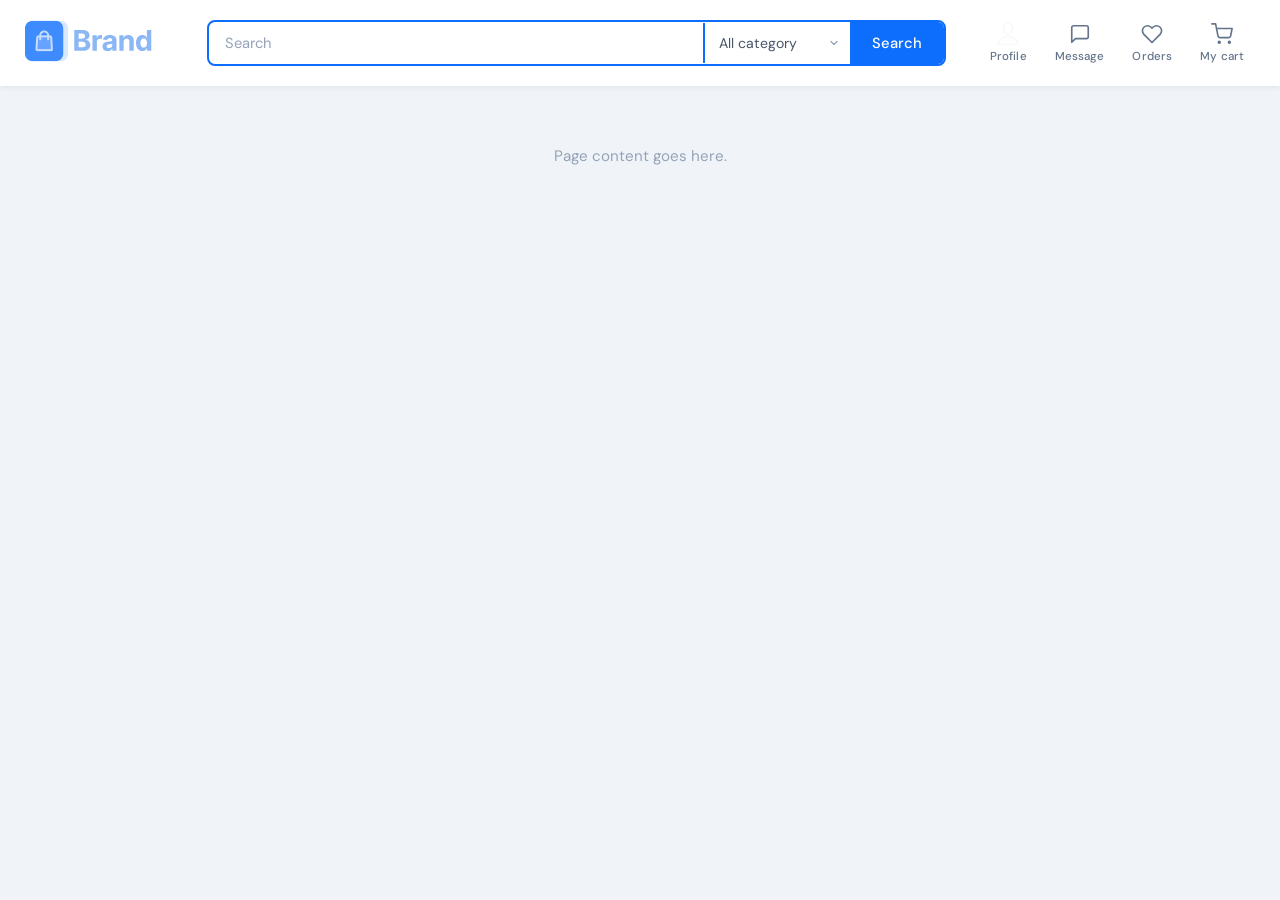
==== index.html @ de89170e "file name change" ====
<!DOCTYPE html>
<html lang="en">
<head>
  <meta charset="UTF-8" />
  <meta name="viewport" content="width=device-width, initial-scale=1.0"/>
  <title>E-Commerce Site</title>
  <link rel="stylesheet" href="E-commerce_ahmed.css">
  <link href="https://fonts.googleapis.com/css2?family=DM+Sans:wght@400;500;600&display=swap" rel="stylesheet"/>
</head>
<body>

<header>
  <nav class="navbar">

    <!-- Logo -->
    <a class="logo" href="#">
      <div class="logo-icon">
        <!-- <svg viewBox="0 0 24 24">
          <path d="M6 2L3 6v14a2 2 0 002 2h14a2 2 0 002-2V6l-3-4z"/>
          <line x1="3" y1="6" x2="21" y2="6"/>
          <path d="M16 10a4 4 0 01-8 0"/>
        </svg> -->
        <img src="Images/logo-colored.png" alt="" srcset="">
      </div>
      <!-- <span class="logo-text">Brand</span> -->
    </a>

    <!-- Search Bar -->
    <div class="search-bar">
      <input class="search-input" type="text" placeholder="Search"/>
      <div class="divider"></div>
      <select class="category-select">
        <option>All category</option>
        <option>Electronics</option>
        <option>Clothing</option>
        <option>Books</option>
        <option>Home &amp; Garden</option>
        <option>Sports</option>
      </select>
      <button class="search-btn">Search</button>
    </div>

    <!-- Action Icons -->
    <div class="nav-actions">
      <a class="nav-action" href="#">
        <svg class="svg_1" fill="" viewBox="0 0 512 512" id="_x30_1" version="1.1" xml:space="preserve" xmlns="http://www.w3.org/2000/svg" xmlns:xlink="http://www.w3.org/1999/xlink"><g id="SVGRepo_bgCarrier" stroke-width="0"></g><g id="SVGRepo_tracerCarrier" stroke-linecap="round" stroke-linejoin="round"></g><g id="SVGRepo_iconCarrier"> <g> <ellipse cx="256" cy="130" rx="110" ry="130"></ellipse> <path d="M36,478.191C36,390.825,134.497,320,256,320s220,70.825,220,158.191v0C476,496.863,460.863,512,442.192,512H69.808 C51.137,512,36,496.863,36,478.191L36,478.191z"></path> </g> </g></svg>
        <span>Profile</span>
      </a>
      <a class="nav-action" href="#">
        <svg viewBox="0 0 24 24"><path d="M21 15a2 2 0 01-2 2H7l-4 4V5a2 2 0 012-2h14a2 2 0 012 2z"/></svg>
        <span>Message</span>
      </a>
      <a class="nav-action" href="#">
        <svg viewBox="0 0 24 24"><path d="M20.84 4.61a5.5 5.5 0 00-7.78 0L12 5.67l-1.06-1.06a5.5 5.5 0 00-7.78 7.78l1.06 1.06L12 21.23l7.78-7.78 1.06-1.06a5.5 5.5 0 000-7.78z"/></svg>
        <span>Orders</span>
      </a>
      <a class="nav-action" href="#">
        <svg viewBox="0 0 24 24"><circle cx="9" cy="21" r="1"/><circle cx="20" cy="21" r="1"/><path d="M1 1h4l2.68 13.39a2 2 0 002 1.61h9.72a2 2 0 002-1.61L23 6H6"/></svg>
        <span>My cart</span>
      </a>
    </div>

  </nav>
</header>

<div class="demo-content">Page content goes here.</div>

</body>
</html>
---- E-commerce_ahmed.css ----
*,
*::before,
*::after {
  box-sizing: border-box;
  margin: 0;
  padding: 0;
}

body {
  font-family: "DM Sans", sans-serif;
  background: #f0f4f8;
  min-height: 100vh;
}

/* ── HEADER ───────────────────────────────────────────── */
header {
  background: #ffffff;
  box-shadow: 0 1px 6px rgba(0, 0, 0, 0.08);
  position: sticky;
  top: 0;
  z-index: 100;
}

.navbar {
  max-width: 1440px;
  margin: 0 auto;
  padding: 0 24px;
  height: 86px;
  display: flex;
  align-items: center;
  gap: 32px;
}

/* ── LOGO ─────────────────────────────────────────────── */
.logo {
  display: flex;
  align-items: center;
  gap: 10px;
  text-decoration: none;
  flex-shrink: 0;
}

/* .logo-icon {
  width: 38px;
  height: 38px;
  background: #2563eb;
  border-radius: 10px;
  display: grid;
  place-items: center;
} */

/* .logo-icon svg {
  width: 20px;
  height: 20px;
  fill: none;
  stroke: #fff;
  stroke-width: 2;
  stroke-linecap: round;
  stroke-linejoin: round;
} */

/* .logo-text {
  font-size: 1.2rem;
  font-weight: 600;
  color: #2563eb;
  letter-spacing: -0.3px;
} */

/* ── SEARCH BAR ───────────────────────────────────────── */
.search-bar {
  flex: 1;
  display: flex;
  align-items: center;
  border: 2px solid rgba(13, 110, 253, 1);
  border-radius: 8px;
  overflow: hidden;
  transition:
    border-color 0.2s,
    box-shadow 0.2s;
  background: #fff;
}

.search-bar:focus-within {
  border-color: rgba(13, 110, 253, 1);
  border: 2px;
  box-shadow: 0 0 0 3px rgba(37, 99, 235, 0.12);
}

.search-input {
  flex: 1;
  border: none;
  outline: none;
  width: 421px;

  height: 40px;

  top: 22px;

  left: 326px;
  padding: 0 16px;

  font-family: inherit;
  font-size: 0.92rem;
  color: #1e293b;
  background: transparent;
}

.search-input::placeholder {
  color: #94a3b8;
}

.divider {
  width: 1.5px;
  height: 40px;
  background: rgba(13, 110, 253, 1);
  flex-shrink: 0;
}

.category-select {
  border: none;
  outline: none;
  padding: 0 14px;
  width: 145px;
  height: 40px;
  top: 22px;
  left: 746px;
  font-family: inherit;
  font-size: 0.88rem;
  color: #475569;
  background: transparent;
  cursor: pointer;
  appearance: none;
  -webkit-appearance: none;
  background-image: url("data:image/svg+xml,%3Csvg xmlns='http://www.w3.org/2000/svg' width='12' height='12' viewBox='0 0 24 24' fill='none' stroke='%2394a3b8' stroke-width='2.5' stroke-linecap='round' stroke-linejoin='round'%3E%3Cpolyline points='6 9 12 15 18 9'/%3E%3C/svg%3E");
  background-repeat: no-repeat;
  background-position: right 10px center;
  padding-right: 28px;
  white-space: nowrap;
}

.search-btn {
  height: 42px;
  padding: 0 22px;
  background: #0d6efd;
  color: #fff;
  border: none;
  font-family: inherit;
  font-size: 0.92rem;
  font-weight: 500;
  cursor: pointer;
  transition: background 0.18s;
  white-space: nowrap;
  flex-shrink: 0;
}

.search-btn:hover {
  background: #1d4ed8;
}
.search-btn:active {
  background: #1e40af;
}

/* ── NAV ACTIONS ──────────────────────────────────────── */
.nav-actions {
  display: flex;
  align-items: center;
  gap: 4px;
  flex-shrink: 0;
  margin-left: auto;
}

.nav-action {
  display: flex;
  flex-direction: column;
  align-items: center;
  gap: 4px;
  padding: 8px 12px;
  border-radius: 8px;
  text-decoration: none;
  color: #64748b;
  transition:
    background 0.15s,
    color 0.15s;
  cursor: pointer;
}

.nav-action:hover {
  background: #f1f5f9;
  color: #2563eb;
}

.nav-action svg {
  width: 22px;
  height: 22px;
  stroke: currentColor;
  fill: none;
  stroke-width: 1.8;
  stroke-linecap: round;
  stroke-linejoin: round;
}

.nav-action span {
  font-size: 0.72rem;
  font-weight: 500;
  letter-spacing: 0.01em;
}

/* ── DEMO CONTENT BELOW ───────────────────────────────── */
.demo-content {
  max-width: 1280px;
  margin: 60px auto;
  padding: 0 24px;
  text-align: center;
  color: #94a3b8;
  font-size: 0.95rem;
}
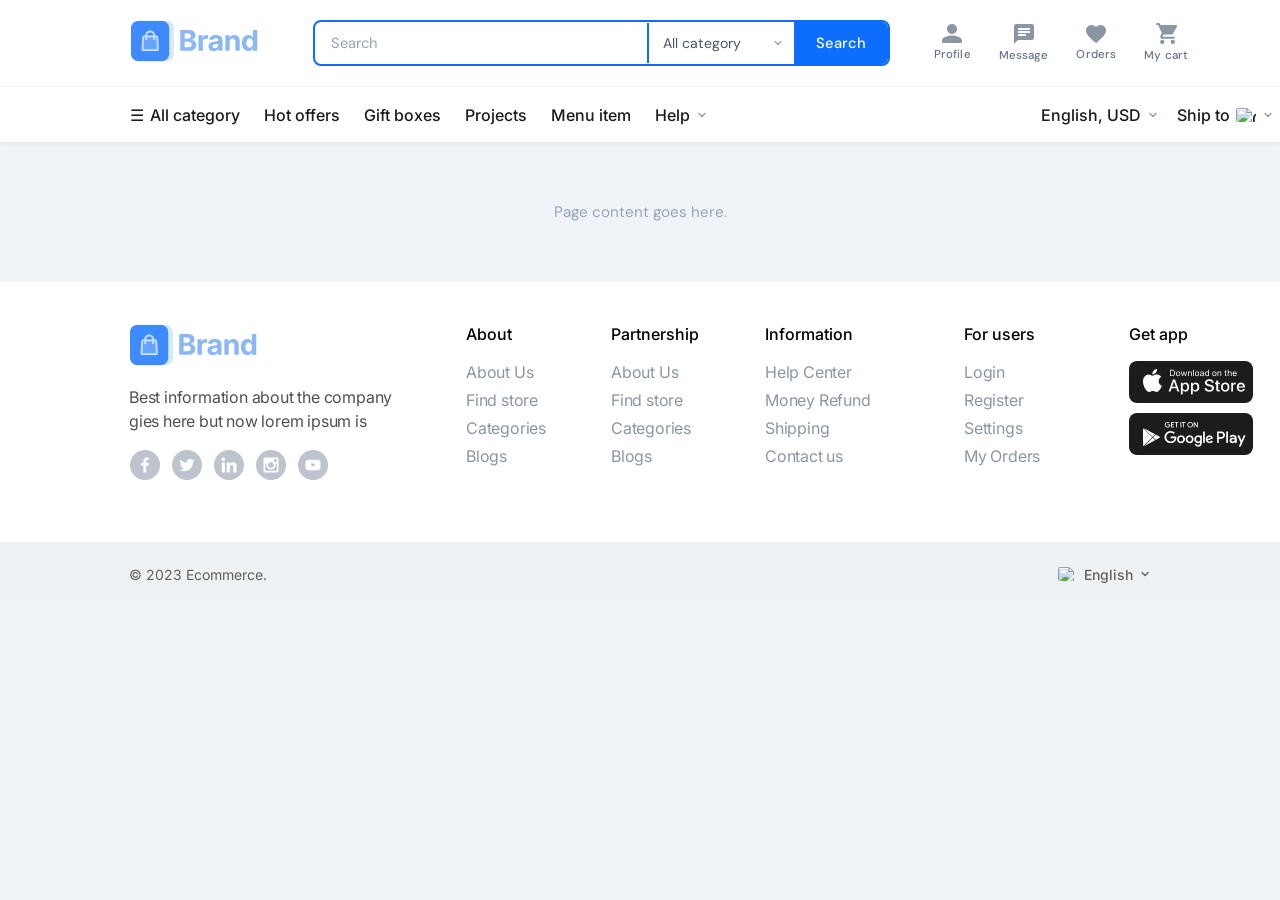
==== commit fbbe2375: "Add the secondary-nav and footer" ====
--- a/index.html
+++ b/index.html
@@ -4,8 +4,9 @@
   <meta charset="UTF-8" />
   <meta name="viewport" content="width=device-width, initial-scale=1.0"/>
   <title>E-Commerce Site</title>
-  <link rel="stylesheet" href="E-commerce_ahmed.css">
+  <link rel="stylesheet" href="style.css">
   <link href="https://fonts.googleapis.com/css2?family=DM+Sans:wght@400;500;600&display=swap" rel="stylesheet"/>
+  <link href="https://fonts.googleapis.com/css2?family=Inter:wght@400;500&display=swap" rel="stylesheet"/>
 </head>
 <body>
 
@@ -15,14 +16,8 @@
     <!-- Logo -->
     <a class="logo" href="#">
       <div class="logo-icon">
-        <!-- <svg viewBox="0 0 24 24">
-          <path d="M6 2L3 6v14a2 2 0 002 2h14a2 2 0 002-2V6l-3-4z"/>
-          <line x1="3" y1="6" x2="21" y2="6"/>
-          <path d="M16 10a4 4 0 01-8 0"/>
-        </svg> -->
-        <img src="Images/logo-colored.png" alt="" srcset="">
-      </div>
-      <!-- <span class="logo-text">Brand</span> -->
+        <img src="Assets/Images/logo-colored.png" alt="" srcset="">
+      </div>
     </a>
 
     <!-- Search Bar -->
@@ -43,27 +38,165 @@
     <!-- Action Icons -->
     <div class="nav-actions">
       <a class="nav-action" href="#">
-        <svg class="svg_1" fill="" viewBox="0 0 512 512" id="_x30_1" version="1.1" xml:space="preserve" xmlns="http://www.w3.org/2000/svg" xmlns:xlink="http://www.w3.org/1999/xlink"><g id="SVGRepo_bgCarrier" stroke-width="0"></g><g id="SVGRepo_tracerCarrier" stroke-linecap="round" stroke-linejoin="round"></g><g id="SVGRepo_iconCarrier"> <g> <ellipse cx="256" cy="130" rx="110" ry="130"></ellipse> <path d="M36,478.191C36,390.825,134.497,320,256,320s220,70.825,220,158.191v0C476,496.863,460.863,512,442.192,512H69.808 C51.137,512,36,496.863,36,478.191L36,478.191z"></path> </g> </g></svg>
+        <img class="svg_1" src="Assets/Images/profile.svg"> 
         <span>Profile</span>
       </a>
       <a class="nav-action" href="#">
-        <svg viewBox="0 0 24 24"><path d="M21 15a2 2 0 01-2 2H7l-4 4V5a2 2 0 012-2h14a2 2 0 012 2z"/></svg>
+        <img src="Assets/Images/msg.svg" alt="" srcset="">
         <span>Message</span>
       </a>
       <a class="nav-action" href="#">
-        <svg viewBox="0 0 24 24"><path d="M20.84 4.61a5.5 5.5 0 00-7.78 0L12 5.67l-1.06-1.06a5.5 5.5 0 00-7.78 7.78l1.06 1.06L12 21.23l7.78-7.78 1.06-1.06a5.5 5.5 0 000-7.78z"/></svg>
+        <img src="Assets/Images/order.svg" alt="" srcset="">
         <span>Orders</span>
       </a>
       <a class="nav-action" href="#">
-        <svg viewBox="0 0 24 24"><circle cx="9" cy="21" r="1"/><circle cx="20" cy="21" r="1"/><path d="M1 1h4l2.68 13.39a2 2 0 002 1.61h9.72a2 2 0 002-1.61L23 6H6"/></svg>
+        <img src="Assets/Images/cart.svg" alt="" srcset="">
         <span>My cart</span>
       </a>
     </div>
 
   </nav>
+
+  <!-- Secondary Nav Bar -->
+  <div class="secondary-navbar">
+    <div class="secondary-navbar-inner">
+      <!-- Left: nav links -->
+      <div class="secondary-nav-links">
+        <a class="secondary-nav-link" href="#">
+          <span class="hamburger-icon">&#9776;</span>
+          All category
+        </a>
+        <a class="secondary-nav-link" href="#">Hot offers</a>
+        <a class="secondary-nav-link" href="#">Gift boxes</a>
+        <a class="secondary-nav-link" href="#">Projects</a>
+        <a class="secondary-nav-link" href="#">Menu item</a>
+        <a class="secondary-nav-link has-dropdown" href="#">
+          Help
+          <svg class="dropdown-arrow" width="12" height="12" viewBox="0 0 24 24" fill="none" stroke="currentColor" stroke-width="2.5" stroke-linecap="round" stroke-linejoin="round"><polyline points="6 9 12 15 18 9"/></svg>
+        </a>
+      </div>
+
+      <!-- Right: language & ship to -->
+      <div class="secondary-nav-right">
+        <a class="secondary-nav-right-item" href="#">
+          English, USD
+          <svg class="dropdown-arrow" width="12" height="12" viewBox="0 0 24 24" fill="none" stroke="currentColor" stroke-width="2.5" stroke-linecap="round" stroke-linejoin="round"><polyline points="6 9 12 15 18 9"/></svg>
+        </a>
+        <a class="secondary-nav-right-item" href="#">
+          Ship to
+          <img class="flag-icon" src="https://flagcdn.com/w20/de.png" alt="Germany flag" width="20" height="14"/>
+          <svg class="dropdown-arrow" width="12" height="12" viewBox="0 0 24 24" fill="none" stroke="currentColor" stroke-width="2.5" stroke-linecap="round" stroke-linejoin="round"><polyline points="6 9 12 15 18 9"/></svg>
+        </a>
+      </div>
+    </div>
+  </div>
+
 </header>
 
 <div class="demo-content">Page content goes here.</div>
+
+<!-- ── FOOTER ─────────────────────────────────────────── -->
+<footer class="footer">
+  <div class="footer-inner">
+
+    <!-- Div 1: Brand block — left: 129px, top: 40px, width: 276, height: 157 -->
+    <div class="footer-brand">
+      <!-- Logo -->
+      <a class="footer-logo" href="#">
+        <div class="footer-logo-icon">
+          <img src="Assets/Images/logo-colored.png" alt="Brand logo"/>
+        </div>
+      </a>
+      <!-- Description: top: 101px, left: 129px, width: 276, height: 48 -->
+      <p class="footer-desc">Best information about the company gies here but now lorem ipsum is</p>
+      <!-- Socials row: top: 165px, left: 129px, width: 200, height: 32 -->
+      <div class="footer-socials">
+        <!-- Facebook: left: 129px -->
+        <a class="footer-social-link" href="#">
+          <img src="Assets/Images/facebook3.png" alt="Facebook" width="32" height="32"/>
+        </a>
+        <!-- Twitter: left: 171px (129 + 32 + 10 gap) -->
+        <a class="footer-social-link" href="#">
+          <img src="Assets/Images/twitter3.png" alt="Twitter" width="32" height="32"/>
+        </a>
+        <!-- LinkedIn: left: 213px (171 + 32 + 10 gap) -->
+        <a class="footer-social-link" href="#">
+          <img src="Assets/Images/linkedin3.png" alt="LinkedIn" width="32" height="32"/>
+        </a>
+        <!-- Instagram -->
+        <a class="footer-social-link" href="#">
+          <img src="Assets/Images/instagram3.png" alt="" srcset="">
+        </a>
+        <!-- YouTube -->
+        <a class="footer-social-link" href="#">
+          <img src="Assets/Images/youtube3.png" alt="" srcset="">
+        </a>
+      </div>
+    </div>
+
+    <!-- Div 2: About — left: 466px -->
+    <div class="footer-col footer-col--about">
+      <h4 class="footer-col-title">About</h4>
+      <a class="footer-col-link" href="#">About Us</a>
+      <a class="footer-col-link" href="#">Find store</a>
+      <a class="footer-col-link" href="#">Categories</a>
+      <a class="footer-col-link" href="#">Blogs</a>
+    </div>
+
+    <!-- Div 3: Partnership — left: 611px -->
+    <div class="footer-col footer-col--partnership">
+      <h4 class="footer-col-title">Partnership</h4>
+      <a class="footer-col-link" href="#">About Us</a>
+      <a class="footer-col-link" href="#">Find store</a>
+      <a class="footer-col-link" href="#">Categories</a>
+      <a class="footer-col-link" href="#">Blogs</a>
+    </div>
+
+    <!-- Div 4: Information — left: 765px -->
+    <div class="footer-col footer-col--information">
+      <h4 class="footer-col-title">Information</h4>
+      <a class="footer-col-link" href="#">Help Center</a>
+      <a class="footer-col-link" href="#">Money Refund</a>
+      <a class="footer-col-link" href="#">Shipping</a>
+      <a class="footer-col-link" href="#">Contact us</a>
+    </div>
+
+    <!-- Div 5: For users — left: 964px -->
+    <div class="footer-col footer-col--users">
+      <h4 class="footer-col-title">For users</h4>
+      <a class="footer-col-link" href="#">Login</a>
+      <a class="footer-col-link" href="#">Register</a>
+      <a class="footer-col-link" href="#">Settings</a>
+      <a class="footer-col-link" href="#">My Orders</a>
+    </div>
+
+    <!-- Div 6: Get app — left: 1129px -->
+    <div class="footer-app">
+     <div class="innerapp-div">
+      <h4 class="footer-col-title">Get app</h4>
+        <a class="app-store-btn" href="#">
+          <img src="Assets/Images/Subtract.png" alt="">
+        </a>
+     </div>
+     <div class="innerapp-div">
+      <a class="app-store-btn" href="#">
+        <img src="Assets/Images/Logo.png" alt="">
+      </a>
+    </div>
+    </div>
+
+  </div>
+
+  <!-- Footer Bottom Bar -->
+  <div class="footer-bottom">
+    <span class="footer-copyright">© 2023 Ecommerce.</span>
+    <a class="footer-lang" href="#">
+      <img src="https://flagcdn.com/w20/us.png" alt="US flag" width="20" height="14"/>
+      English
+      <svg width="12" height="12" viewBox="0 0 24 24" fill="none" stroke="currentColor" stroke-width="2.5" stroke-linecap="round" stroke-linejoin="round"><polyline points="6 9 12 15 18 9"/></svg>
+    </a>
+  </div>
+</footer>
 
 </body>
 </html>
--- a/style.css
+++ b/style.css
@@ -0,0 +1,586 @@
+*,
+*::before,
+*::after {
+  box-sizing: border-box;
+  margin: 0;
+  padding: 0;
+}
+
+body {
+  font-family: "DM Sans", sans-serif;
+  background: #f0f4f8;
+  min-height: 100vh;
+}
+
+/* ── HEADER ───────────────────────────────────────────── */
+header {
+  background: #ffffff;
+  box-shadow: 0 1px 6px rgba(0, 0, 0, 0.08);
+  position: sticky;
+  top: 0;
+  z-index: 100;
+}
+
+.navbar {
+  max-width: 1440px;
+  margin: 0 auto;
+  padding: 0 80px 0 130px;/*px aligns My cart above "Ship to"; left: 130px aligns logo above "All category" */
+  height: 86px;
+  display: flex;
+  align-items: center;
+  gap: 32px;
+}
+
+/* ── LOGO ─────────────────────────────────────────────── */
+.logo {
+  display: flex;
+  align-items: center;
+  gap: 10px;
+  text-decoration: none;
+  flex-shrink: 0;
+}
+
+/* ── SEARCH BAR ───────────────────────────────────────── */
+.search-bar {
+  flex: 1;
+  display: flex;
+  align-items: center;
+  border: 2px solid rgba(13, 110, 253, 1);
+  border-radius: 8px;
+  overflow: hidden;
+  width: 100px;
+  transition:
+    border-color 0.2s,
+    box-shadow 0.2s;
+  background: #fff;
+}
+
+.search-bar:focus-within {
+  border-color: rgba(13, 110, 253, 1);
+  border: 2px;
+  box-shadow: 0 0 0 3px rgba(37, 99, 235, 0.12);
+}
+
+.search-input {
+  flex: 1;
+  border: none;
+  outline: none;
+  width: 421px;
+  height: 40px;
+  top: 22px;
+  left: 326px;
+  padding: 0 16px;
+  font-family: inherit;
+  font-size: 0.92rem;
+  color: #1e293b;
+  background: transparent;
+}
+
+.search-input::placeholder {
+  color: #94a3b8;
+}
+
+.divider {
+  width: 1.5px;
+  height: 40px;
+  background: rgba(13, 110, 253, 1);
+  flex-shrink: 0;
+}
+
+.category-select {
+  border: none;
+  outline: none;
+  padding: 0 14px;
+  width: 145px;
+  height: 40px;
+  top: 22px;
+  left: 746px;
+  font-family: inherit;
+  font-size: 0.88rem;
+  color: #475569;
+  background: transparent;
+  cursor: pointer;
+  appearance: none;
+  -webkit-appearance: none;
+  background-image: url("data:image/svg+xml,%3Csvg xmlns='http://www.w3.org/2000/svg' width='12' height='12' viewBox='0 0 24 24' fill='none' stroke='%2394a3b8' stroke-width='2.5' stroke-linecap='round' stroke-linejoin='round'%3E%3Cpolyline points='6 9 12 15 18 9'/%3E%3C/svg%3E");
+  background-repeat: no-repeat;
+  background-position: right 10px center;
+  padding-right: 28px;
+  white-space: nowrap;
+}
+
+.search-btn {
+  height: 42px;
+  padding: 0 22px;
+  background: #0d6efd;
+  color: #fff;
+  border: none;
+  font-family: inherit;
+  font-size: 0.92rem;
+  font-weight: 500;
+  cursor: pointer;
+  transition: background 0.18s;
+  white-space: nowrap;
+  flex-shrink: 0;
+}
+
+.search-btn:hover {
+  background: #1d4ed8;
+}
+.search-btn:active {
+  background: #1e40af;
+}
+
+/* ── NAV ACTIONS ──────────────────────────────────────── */
+.nav-actions {
+  display: flex;
+  align-items: center;
+  gap: 4px;
+  flex-shrink: 0;
+  margin-left: auto;
+}
+
+.nav-action {
+  display: flex;
+  flex-direction: column;
+  align-items: center;
+  gap: 4px;
+  padding: 8px 12px;
+  border-radius: 8px;
+  text-decoration: none;
+  color: #64748b;
+  transition:
+    background 0.15s,
+    color 0.15s;
+  cursor: pointer;
+  
+}
+
+.nav-action:hover {
+  background: #f1f5f9;
+  color: #2563eb;
+}
+
+.nav-action svg {
+  width: 22px;
+  height: 22px;
+  stroke: currentColor;
+  fill: none;
+  stroke-width: 1.8;
+  stroke-linecap: round;
+  stroke-linejoin: round;
+}
+
+.nav-action span {
+  font-size: 0.72rem;
+  font-weight: 500;
+  letter-spacing: 0.01em;
+}
+
+/* ── SECONDARY NAVBAR ─────────────────────────────────── */
+.secondary-navbar {
+  width: 100%;
+  max-width: 1440px;
+  height: 56px;
+  margin: 0 auto;
+  background: #ffffff;
+  border-top: 1px solid #f1f5f9;
+}
+
+.secondary-navbar-inner {
+  width: 620px;
+  height: 24px;
+  margin-top: 16px;
+  margin-left: 130px;
+  display: flex;
+  align-items: center;
+  position: relative;
+}
+
+/* Left nav links */
+.secondary-nav-links {
+  display: flex;
+  align-items: center;
+  gap: 0;
+}
+
+.secondary-nav-link {
+  display: flex;
+  align-items: center;
+  gap: 6px;
+  height: 22px;
+  font-family: "Inter", sans-serif;
+  font-weight: 500;
+  font-size: 16px;
+  line-height: 22px;
+  letter-spacing: 0px;
+  color: rgba(28, 28, 28, 1);
+  text-decoration: none;
+  white-space: nowrap;
+  padding: 0 12px;
+  transition: color 0.15s;
+}
+
+.secondary-nav-link:first-child {
+  padding-left: 0;
+}
+
+.secondary-nav-link:hover {
+  color: #0d6efd;
+}
+
+.hamburger-icon {
+  font-size: 16px;
+  line-height: 1;
+}
+
+.dropdown-arrow {
+  flex-shrink: 0;
+  color: rgba(139, 150, 165, 1);
+}
+
+/* Right: language & ship to */
+.secondary-nav-right {
+  position: absolute;
+  left: 911px; /* 1041px - 130px (left offset of inner) */
+  top: 0;
+  display: flex;
+  align-items: center;
+  gap: 0;
+}
+
+.secondary-nav-right-item {
+  display: flex;
+  align-items: center;
+  gap: 6px;
+  height: 24px;
+  font-family: "Inter", sans-serif;
+  font-weight: 500;
+  font-size: 16px;
+  line-height: 22px;
+  letter-spacing: 0px;
+  color: rgba(28, 28, 28, 1);
+  text-decoration: none;
+  white-space: nowrap;
+  padding: 0 12px;
+  transition: color 0.15s;
+}
+
+.secondary-nav-right-item:first-child {
+  width: 124px;
+  padding-left: 0;
+}
+
+.secondary-nav-right-item:last-child {
+  width: 115px;
+}
+
+.secondary-nav-right-item:hover {
+  color: #0d6efd;
+}
+
+.flag-icon {
+  border-radius: 2px;
+  flex-shrink: 0;
+}
+
+/* ── FOOTER ───────────────────────────────────────────── */
+.footer {
+  background: rgba(255, 255, 255, 1);
+  width: 100%;
+  margin-top: 40px;
+}
+
+.footer-inner {
+  max-width: 1440px;
+  height: 260px;
+  margin: 0 auto;
+  position: relative;
+}
+
+/* ── Div 1: Brand block — left: 129px, top: 40px, width: 276, height: 157 ── */
+.footer-brand {
+  position: absolute;
+  width: 276px;
+  height: 157px;
+  left: 129px;
+  top: 40px;
+  display: flex;
+  flex-direction: column;
+}
+
+.footer-logo {
+  display: flex;
+  align-items: center;
+  gap: 10px;
+  text-decoration: none;
+  margin-bottom: 12px;
+}
+
+/* .footer-logo-icon {
+  width: 38px;
+  height: 38px;
+  background: #2563eb;
+  border-radius: 10px;
+  display: grid;
+  place-items: center;
+  flex-shrink: 0;
+} */
+
+/* .footer-logo-icon img {
+  width: 20px;
+  height: 20px;
+  object-fit: contain;
+}
+
+.footer-logo-text {
+  font-family: "DM Sans", sans-serif;
+  font-size: 1.3rem;
+  font-weight: 600;
+  color: #2563eb;
+} */
+
+/* Description: top: 101px relative to footer = 61px from brand top (101-40) */
+.footer-desc {
+  width: 276px;
+  height: 48px;
+  font-family: "Inter", sans-serif;
+  font-weight: 400;
+  font-size: 16px;
+  line-height: 24px;
+  letter-spacing: -0.2px;
+  color: rgba(80, 80, 80, 1);
+  margin: 0 0 16px 0;
+}
+
+/* Socials row: top: 165px relative to footer = 125px from brand top (165-40)
+   Facebook at left:129, Twitter at left:171 (+42), LinkedIn at left:213 (+42) → gap = 10px */
+.footer-socials {
+  width: 200px;
+  height: 32px;
+  display: flex;
+  align-items: center;
+  gap: 10px;
+}
+
+.footer-social-link {
+  display: flex;
+  align-items: center;
+  justify-content: center;
+  width: 32px;
+  height: 32px;
+  flex-shrink: 0;
+  text-decoration: none;
+}
+
+.footer-social-link img {
+  width: 32px;
+  height: 32px;
+  border-radius: 50%;
+  display: block;
+}
+
+.social-icon-circle {
+  width: 32px;
+  height: 32px;
+  border-radius: 50%;
+  background: #b0b8c1;
+  display: grid;
+  place-items: center;
+  transition: background 0.15s;
+}
+
+.footer-social-link:hover .social-icon-circle {
+  background: #2563eb;
+}
+
+/* ── Footer columns shared ── */
+.footer-col {
+  position: absolute;
+  top: 40px;
+  height: 137px;
+  display: flex;
+  flex-direction: column;
+}
+
+/* Div 2: About — left: 466px, width: 81 */
+.footer-col--about {
+  left: 466px;
+  width: 81px;
+}
+/* Div 3: Partnership — left: 611px, width: 90 */
+.footer-col--partnership {
+  left: 611px;
+  width: 90px;
+}
+/* Div 4: Information — left: 765px, width: 108 */
+.footer-col--information {
+  left: 765px;
+  width: 108px;
+}
+/* Div 5: For users — left: 964px, width: 78 */
+.footer-col--users {
+  left: 964px;
+  width: 78px;
+}
+
+.footer-col-title {
+  /* ont-family: "Inter", sans-serif;
+  font-weight: 600;
+  font-size: 16px;
+  line-height: 22px;
+  color: rgba(28, 28, 28, 1);
+  margin-bottom: 12px;
+  white-space: nowrap;f */
+
+  width: 47;
+  height: 22;
+  top: 40px;
+  left: 466px;
+  opacity: 1;
+
+  font-family: Inter;
+  font-weight: 500;
+  margin-bottom: 15px;
+  font-style: Medium;
+  font-size: 16px;
+  line-height: 24px;
+  letter-spacing: 0px;
+}
+
+.footer-col-link {
+  /* font-family: "Inter", sans-serif;
+  font-weight: 400;
+  font-size: 14px;
+  line-height: 20px; */
+  color: rgba(139, 150, 165, 1);
+  text-decoration: none;
+  margin-bottom: 6px;
+  white-space: nowrap;
+  transition: color 0.15s;
+
+  width: 69;
+  height: 24;
+  top: 72px;
+  left: 466px;
+  opacity: 1;
+  font-family: Inter;
+  font-weight: 400;
+  font-size: 16px;
+  line-height: 22px;
+  letter-spacing: -0.2px;
+}
+
+.footer-col-link:hover {
+  color: #2563eb;
+}
+
+/* ── Div 6: Get app — left: 1129px, width: 124, height: 129 ── */
+.footer-app {
+  position: absolute;
+  width: 124px;
+  height: 129px;
+  left: 1129px;
+  top: 40px;
+  display: flex;
+  flex-direction: column;
+  gap: 10px;
+}
+
+.innerapp-div {
+  width: 101.90106964111328;
+height: 25.34482765197754;
+top: 8.69px;
+left: 10.94px;
+angle: 0 deg;
+opacity: 1;
+
+}
+
+.app-store-btn {
+  display: flex;
+  align-items: center;
+  gap: 10px;
+  width: 124px;
+  height: 42px;
+  background: #1c1c1c;
+  border-radius: 8px;
+  padding: 8px 14px;
+  text-decoration: none;
+  color: #fff;
+  transition: background 0.15s;
+  flex-shrink: 0;
+}
+
+.app-store-btn:hover {
+  background: #2563eb;
+}
+
+.app-btn-text {
+  display: flex;
+  flex-direction: column;
+}
+
+.app-btn-sub {
+  font-family: "Inter", sans-serif;
+  font-size: 10px;
+  font-weight: 400;
+  color: rgba(255, 255, 255, 0.8);
+  line-height: 1.2;
+}
+
+.app-btn-main {
+  font-family: "Inter", sans-serif;
+  font-size: 13px;
+  font-weight: 600;
+  color: #fff;
+  line-height: 1.3;
+  white-space: nowrap;
+}
+
+/* ── Footer Bottom Bar ── */
+.footer-bottom {
+  width: 100%;
+  height: 64px;
+  background: #eff2f4;
+  display: flex;
+  align-items: center;
+  justify-content: space-between;
+  padding: 0 129px;
+}
+
+.footer-copyright {
+  font-family: "Inter", sans-serif;
+  font-size: 14px;
+  font-weight: 400;
+  color: rgba(96, 96, 96, 1);
+}
+
+.footer-lang {
+  display: flex;
+  align-items: center;
+  gap: 6px;
+  font-family: "Inter", sans-serif;
+  font-size: 14px;
+  font-weight: 500;
+  color: rgba(96, 96, 96, 1);
+  text-decoration: none;
+  transition: color 0.15s;
+}
+
+.footer-lang:hover {
+  color: #2563eb;
+}
+
+.footer-lang img {
+  border-radius: 2px;
+}
+
+.demo-content {
+  max-width: 1280px;
+  margin: 60px auto;
+  padding: 0 24px;
+  text-align: center;
+  color: #94a3b8;
+  font-size: 0.95rem;
+}
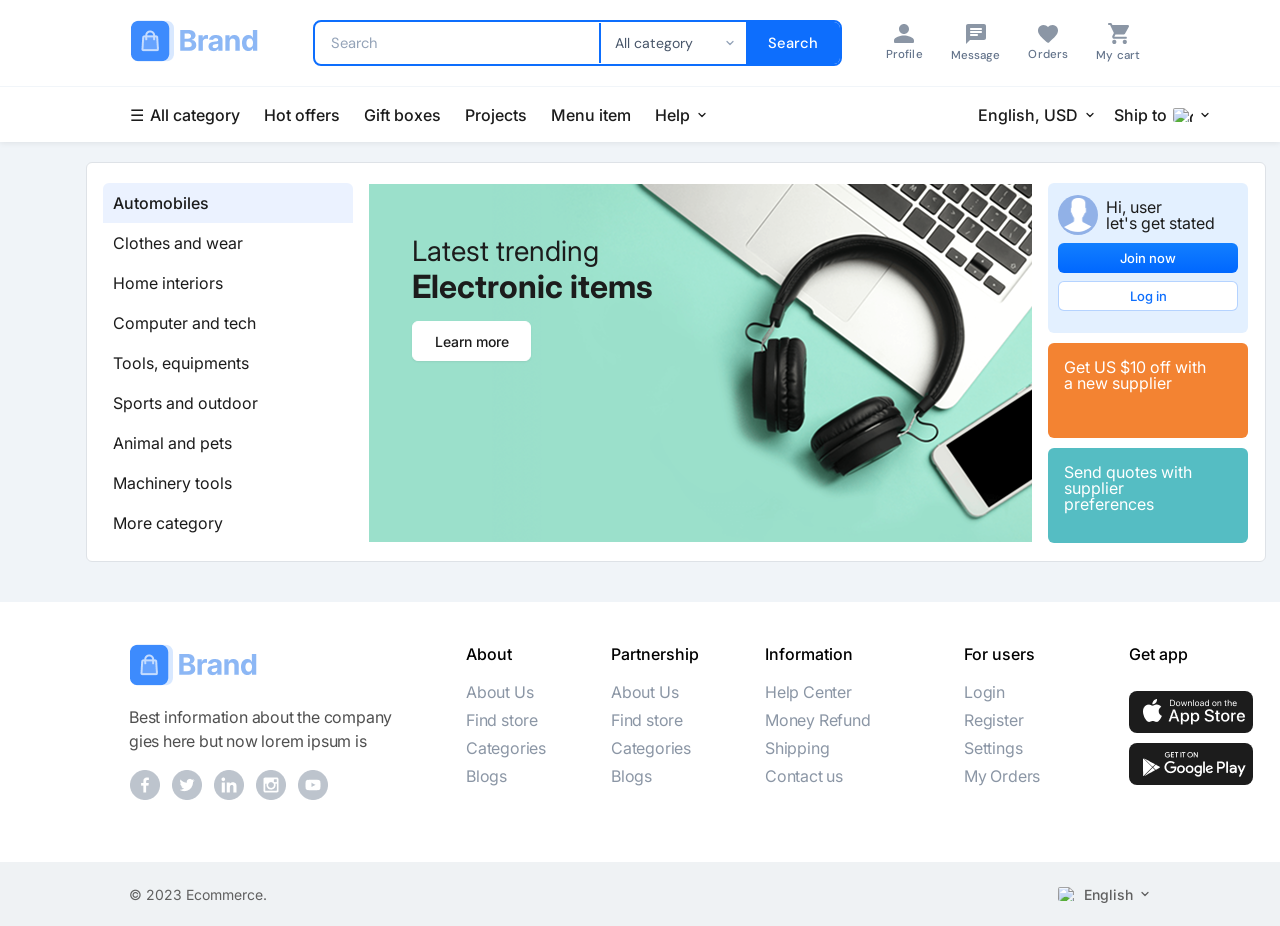
==== commit fcc29a63: "Add the section" ====
--- a/index.html
+++ b/index.html
@@ -76,6 +76,7 @@
         </a>
       </div>
 
+
       <!-- Right: language & ship to -->
       <div class="secondary-nav-right">
         <a class="secondary-nav-right-item" href="#">
@@ -93,7 +94,64 @@
 
 </header>
 
-<div class="demo-content">Page content goes here.</div>
+<!-- ── SECTION MAIN ──────────────────────────────────── -->
+<section class="section-main">
+  <div class="section-main-inner">
+
+    <!-- Col 1: Category Nav -->
+    <div class="cat-nav">
+      <a class="cat-nav-item cat-nav-item--active" href="#">Automobiles</a>
+      <a class="cat-nav-item" href="#">Clothes and wear</a>
+      <a class="cat-nav-item" href="#">Home interiors</a>
+      <a class="cat-nav-item" href="#">Computer and tech</a>
+      <a class="cat-nav-item" href="#">Tools, equipments</a>
+      <a class="cat-nav-item" href="#">Sports and outdoor</a>
+      <a class="cat-nav-item" href="#">Animal and pets</a>
+      <a class="cat-nav-item" href="#">Machinery tools</a>
+      <a class="cat-nav-item" href="#">More category</a>
+    </div>
+
+    <!-- Col 2: Banner -->
+    <div class="banner-col">
+      <img class="banner-img" src="Assets/Images/Banner-board-800x420 2.png" alt="Latest trending Electronic items"/>
+      <div class="banner-text-div">
+        <p class="banner-text-top">Latest trending</p>
+        <p class="banner-text-bold">Electronic items</p>
+        <button class="banner-btn">Learn more</button>
+      </div>
+    </div>
+
+    <!-- Col 3 & 4: Right side cards -->
+    <div class="right-cards">
+
+      <!-- Row 1: User card -->
+      <div class="right-card user-card">
+        <div class="user-card-top">
+          <div class="avatar-div">
+            <img class="photo" src="Assets/Images/photo.png" alt="User avatar"/>
+          </div>
+          <div class="user-text">
+            Hi, user<br/>let's get stated
+          </div>
+        </div>
+        <button class="join-btn">Join now</button>
+        <button class="login-btn">Log in</button>
+      </div>
+
+      <!-- Row 2: Orange promo card -->
+      <div class="right-card promo-card promo-card--orange">
+        <p class="promo-text">Get US $10 off with a new supplier</p>
+      </div>
+
+      <!-- Row 3: Teal promo card -->
+      <div class="right-card promo-card promo-card--teal">
+        <p class="promo-text">Send quotes with supplier preferences</p>
+      </div>
+
+    </div>
+
+  </div>
+</section>
 
 <!-- ── FOOTER ─────────────────────────────────────────── -->
 <footer class="footer">
@@ -172,17 +230,13 @@
 
     <!-- Div 6: Get app — left: 1129px -->
     <div class="footer-app">
-     <div class="innerapp-div">
       <h4 class="footer-col-title">Get app</h4>
-        <a class="app-store-btn" href="#">
-          <img src="Assets/Images/Subtract.png" alt="">
-        </a>
-     </div>
-     <div class="innerapp-div">
       <a class="app-store-btn" href="#">
-        <img src="Assets/Images/Logo.png" alt="">
-      </a>
-    </div>
+        <img src="Assets/Images/Subtract.png" alt="" srcset="">
+      </a>
+      <a class="app-store-btn" href="#">
+        <img src="Assets/Images/Logo.png" alt="" srcset="">
+      </a>
     </div>
 
   </div>
--- a/style.css
+++ b/style.css
@@ -24,7 +24,7 @@
 .navbar {
   max-width: 1440px;
   margin: 0 auto;
-  padding: 0 80px 0 130px;/*px aligns My cart above "Ship to"; left: 130px aligns logo above "All category" */
+  padding: 0 128px 0 130px; /* right: 128px aligns My cart above "Ship to"; left: 130px aligns logo above "All category" */
   height: 86px;
   display: flex;
   align-items: center;
@@ -153,7 +153,6 @@
     background 0.15s,
     color 0.15s;
   cursor: pointer;
-  
 }
 
 .nav-action:hover {
@@ -236,7 +235,28 @@
 
 .dropdown-arrow {
   flex-shrink: 0;
-  color: rgba(139, 150, 165, 1);
+  color: rgba(28, 28, 28, 1);
+}
+
+.about-link {
+  position: absolute;
+  left: 336px; /* 466px (page) - 130px (inner div margin-left) */
+  top: 0;
+  width: 47px;
+  height: 22px;
+  font-family: "Inter", sans-serif;
+  font-weight: 500;
+  font-size: 16px;
+  line-height: 22px;
+  letter-spacing: 0px;
+  color: rgba(28, 28, 28, 1);
+  text-decoration: none;
+  white-space: nowrap;
+  padding: 0;
+}
+
+.about-link:hover {
+  color: #0d6efd;
 }
 
 /* Right: language & ship to */
@@ -253,6 +273,8 @@
   display: flex;
   align-items: center;
   gap: 6px;
+  position: relative;
+  right: 63px;
   height: 24px;
   font-family: "Inter", sans-serif;
   font-weight: 500;
@@ -282,6 +304,255 @@
 .flag-icon {
   border-radius: 2px;
   flex-shrink: 0;
+}
+
+/* ── SECTION MAIN ─────────────────────────────────────── */
+.section-main {
+  width: 100%;
+  margin-top: 20px;
+}
+
+.section-main-inner {
+  width: 1180px;
+  height: 400px;
+  padding: 20px 16px 20px 16px;
+  position: relative;
+  left: 86px;
+  background: rgba(255, 255, 255, 1);
+border: 1px solid rgba(222, 226, 231, 1);
+border-radius: 6px;
+  display: grid;
+  grid-template-columns: 250px 665px 200px;
+  column-gap: 15px;
+  align-items: start;
+}
+
+/* ── Col 1: Category Nav ── */
+.cat-nav {
+  width: 250px;
+  height: 360px;
+  display: flex;
+  flex-direction: column;
+  background: #fff;
+  border-radius: 6px;
+  overflow: hidden;
+}
+
+.cat-nav-item {
+  width: 250px;
+  height: 40px;
+  display: flex;
+  align-items: center;
+  padding: 0 10px;
+  font-family: "Inter", sans-serif;
+  font-weight: 400;
+  font-size: 16px;
+  line-height: 100%;
+  letter-spacing: 0px;
+  color: rgba(28, 28, 28, 1);
+  text-decoration: none;
+  white-space: nowrap;
+  transition: background 0.15s, color 0.15s;
+  flex-shrink: 0;
+}
+
+.cat-nav-item--active {
+  background: rgba(235, 242, 255, 1);
+  font-weight: 500;
+  color: rgba(28, 28, 28, 1);
+}
+
+.cat-nav-item:hover:not(.cat-nav-item--active) {
+  background: #f1f5f9;
+  color: #0d6efd;
+}
+
+/* ── Col 2: Banner ── */
+.banner-col {
+  width: 665px;
+  height: 360px;
+  position: relative;
+  border: 1px solid rgba(255, 255, 255, 1);
+  /* border-radius: 6px; */
+  overflow: hidden;
+  flex-shrink: 0;
+}
+
+.banner-img {
+  width: 100%;
+  height: 100%;
+  object-fit: cover;
+  display: block;
+}
+
+.banner-text-div {
+  position: absolute;
+  width: 253px;
+  top: 53px;
+  left: 43px;
+  color: rgba(28, 28, 28, 1);
+  display: flex;
+  flex-direction: column;
+}
+
+.banner-text-top {
+  font-family: "Inter", sans-serif;
+  font-weight: 400;
+  font-size: 28px;
+  line-height: 100%;
+  letter-spacing: 0;
+  color: rgba(28, 28, 28, 1);
+  margin: 0 0 6px 0;
+}
+
+.banner-text-bold {
+  font-family: "Inter", sans-serif;
+  font-weight: 700;
+  font-size: 32px;
+  line-height: 100%;
+  letter-spacing: 0;
+  color: rgba(28, 28, 28, 1);
+  margin: 0 0 18px 0;
+}
+
+.banner-btn {
+  width: 119px;
+  height: 40px;
+  border-radius: 6px;
+  padding: 0 16px;
+  background: rgba(255, 255, 255, 1);
+  border: 1px solid rgba(255, 255, 255, 1);
+  box-shadow: 0px 1px 2px 0px rgba(56, 56, 56, 0.08);
+  font-family: "Inter", sans-serif;
+  font-weight: 500;
+  font-size: 14px;
+  color: rgba(28, 28, 28, 1);
+  cursor: pointer;
+  transition: background 0.15s;
+}
+
+.banner-btn:hover {
+  background: #f1f5f9;
+}
+
+/* ── Col 3: Right Cards ── */
+.right-cards {
+  width: 200px;
+  display: flex;
+  flex-direction: column;
+  gap: 10px;
+}
+
+.right-card {
+  width: 200px;
+  border-radius: 6px;
+}
+
+/* Row 1: User card */
+.user-card {
+  height: 150px;
+  background: rgba(227, 240, 255, 1);
+  padding: 12px 10px 10px 10px;
+  display: flex;
+  flex-direction: column;
+  gap: 8px;
+}
+
+.user-card-top {
+  display: flex;
+  align-items: center;
+  gap: 8px;
+}
+
+.avatar-div {
+  width: 40px;
+  height: 40px;
+  background: rgba(145, 177, 231, 1);
+  border-radius: 50%;
+  display: flex;
+  align-items: center;
+  justify-content: center;
+  flex-shrink: 0;
+  overflow: hidden;
+}
+
+.photo {
+  width: 28.24px;
+  height: 33.89px;
+  object-fit: contain;
+}
+
+.user-text {
+  font-family: "Inter", sans-serif;
+  font-weight: 400;
+  font-size: 16px;
+  line-height: 100%;
+  letter-spacing: 0px;
+  color: rgba(28, 28, 28, 1);
+}
+
+.join-btn {
+  width: 180px;
+  height: 30px;
+  border-radius: 6px;
+  padding: 0 10px;
+  background: linear-gradient(180deg, #127FFF 0%, #0067FF 100%);
+  border: none;
+  font-family: "Inter", sans-serif;
+  font-weight: 500;
+  font-size: 13px;
+  color: #fff;
+  cursor: pointer;
+  transition: opacity 0.15s;
+}
+
+.join-btn:hover {
+  opacity: 0.9;
+}
+
+.login-btn {
+  width: 180px;
+  height: 30px;
+  border-radius: 6px;
+  padding: 0 10px;
+  background: rgba(255, 255, 255, 1);
+  border: 1px solid rgba(13, 110, 253, 0.3);
+  font-family: "Inter", sans-serif;
+  font-weight: 500;
+  font-size: 13px;
+  color: rgba(13, 110, 253, 1);
+  cursor: pointer;
+  transition: background 0.15s;
+}
+
+.login-btn:hover {
+  background: #f1f5f9;
+}
+
+/* Rows 2 & 3: Promo cards */
+.promo-card {
+  height: 95px;
+  padding: 16px;
+  display: flex;
+  align-items: flex-start;
+}
+
+.promo-card--orange {
+  background: rgba(243, 131, 50, 1);
+}
+
+.promo-card--teal {
+  background: rgba(85, 189, 195, 1);
+}
+
+.promo-text {
+  width: 144px;
+  font-family: "Inter", sans-serif;
+  font-weight: 400;
+  font-size: 16px;
+  line-height: 100%;
+  letter-spacing: 0px;
+  color: rgba(255, 255, 255, 1);
 }
 
 /* ── FOOTER ───────────────────────────────────────────── */
@@ -583,4 +854,4 @@
   text-align: center;
   color: #94a3b8;
   font-size: 0.95rem;
-}
+}
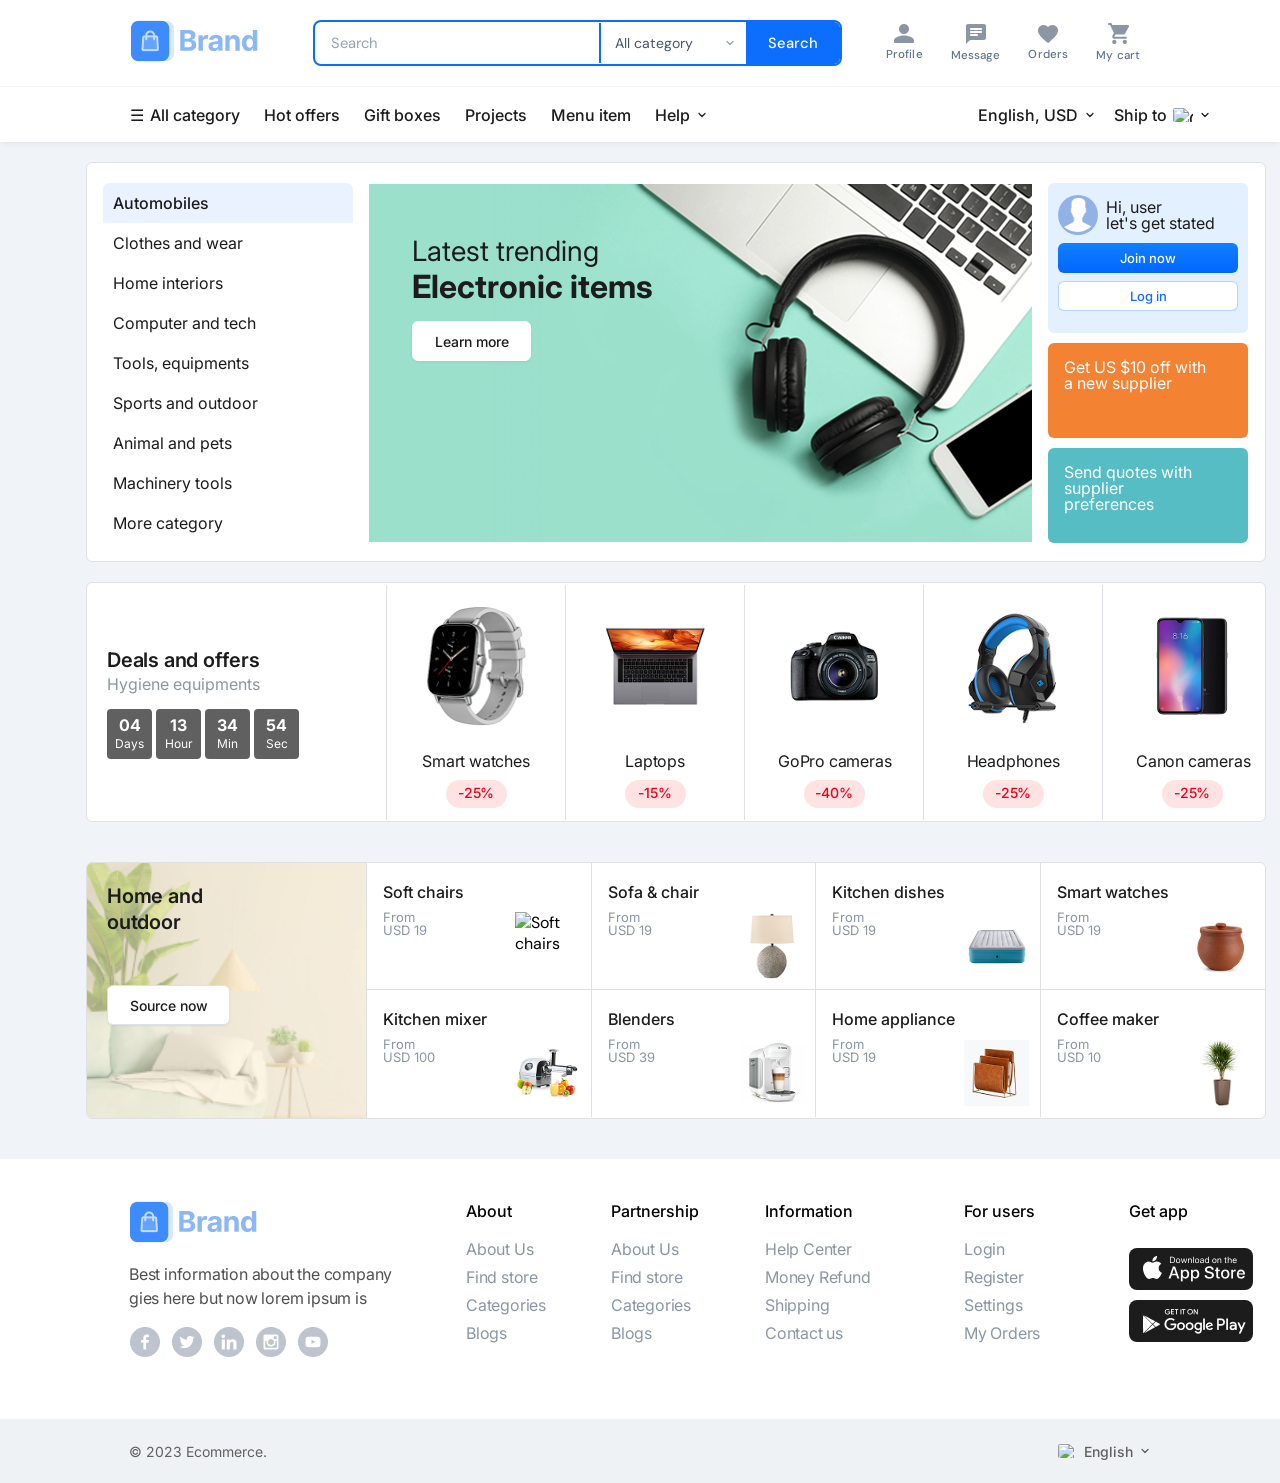
==== commit 336ee5e3: "Add the card section" ====
--- a/index.html
+++ b/index.html
@@ -153,6 +153,237 @@
   </div>
 </section>
 
+<section class="section-sale">
+  <div class="bg-card">
+ 
+    <!-- Left: Countdown -->
+    <div class="countdown">
+      <p class="deals-title">Deals and offers</p>
+      <p class="deals-sub">Hygiene equipments</p>
+ 
+      <div class="time" id="countdown-timer">
+        <div class="time-box">
+          <span class="time-num" id="cd-days">04</span>
+          <span class="time-label">Days</span>
+        </div>
+        <div class="time-box">
+          <span class="time-num" id="cd-hours">13</span>
+          <span class="time-label">Hour</span>
+        </div>
+        <div class="time-box">
+          <span class="time-num" id="cd-mins">34</span>
+          <span class="time-label">Min</span>
+        </div>
+        <div class="time-box">
+          <span class="time-num" id="cd-secs">56</span>
+          <span class="time-label">Sec</span>
+        </div>
+      </div>
+    </div>
+ 
+    <!-- Right: Items -->
+    <div class="sale-items">
+ 
+      <!-- Item 1: Smart watches -->
+      <div class="sale-item">
+        <div class="sale-img-wrap">
+          <img src="Assets/Images/smartwatch.png" alt="Smart watches"/>
+        </div>
+        <div class="sale-info">
+          <p class="sale-name">Smart watches</p>
+          <span class="sale-badge">-25%</span>
+        </div>
+      </div>
+ 
+      <!-- Item 2: Laptops -->
+      <div class="sale-item">
+        <div class="sale-img-wrap">
+          <img src="Assets/Images/laptops.png" alt="Laptops"/>
+        </div>
+        <div class="sale-info">
+          <p class="sale-name">Laptops</p>
+          <span class="sale-badge">-15%</span>
+        </div>
+      </div>
+ 
+      <!-- Item 3: GoPro cameras -->
+      <div class="sale-item">
+        <div class="sale-img-wrap">
+          <img src="Assets/Images/camera.png" alt="GoPro cameras"/>
+        </div>
+        <div class="sale-info">
+          <p class="sale-name">GoPro cameras</p>
+          <span class="sale-badge">-40%</span>
+        </div>
+      </div>
+ 
+      <!-- Item 4: Headphones -->
+      <div class="sale-item">
+        <div class="sale-img-wrap">
+          <img src="Assets/Images/headset.png" alt="Headphones"/>
+        </div>
+        <div class="sale-info">
+          <p class="sale-name">Headphones</p>
+          <span class="sale-badge">-25%</span>
+        </div>
+      </div>
+ 
+      <!-- Item 5: Canon cameras -->
+      <div class="sale-item">
+        <div class="sale-img-wrap">
+          <img src="Assets/Images/mobilephones.png" alt="Canon cameras"/>
+        </div>
+        <div class="sale-info">
+          <p class="sale-name">Canon cameras</p>
+          <span class="sale-badge">-25%</span>
+        </div>
+      </div>
+ 
+    </div><!-- /sale-items -->
+  </div><!-- /bg-card -->
+</section>
+ 
+<script>
+  // Set your target end date/time here
+  const endTime = new Date();
+  endTime.setDate(endTime.getDate() + 4);
+  endTime.setHours(endTime.getHours() + 13);
+  endTime.setMinutes(endTime.getMinutes() + 34);
+  endTime.setSeconds(endTime.getSeconds() + 56);
+ 
+  function pad(n) { return String(n).padStart(2, '0'); }
+ 
+  function updateCountdown() {
+    const now = new Date();
+    const diff = endTime - now;
+    if (diff <= 0) {
+      document.getElementById('cd-days').textContent  = '00';
+      document.getElementById('cd-hours').textContent = '00';
+      document.getElementById('cd-mins').textContent  = '00';
+      document.getElementById('cd-secs').textContent  = '00';
+      return;
+    }
+    const days  = Math.floor(diff / (1000 * 60 * 60 * 24));
+    const hours = Math.floor((diff / (1000 * 60 * 60)) % 24);
+    const mins  = Math.floor((diff / (1000 * 60)) % 60);
+    const secs  = Math.floor((diff / 1000) % 60);
+ 
+    document.getElementById('cd-days').textContent  = pad(days);
+    document.getElementById('cd-hours').textContent = pad(hours);
+    document.getElementById('cd-mins').textContent  = pad(mins);
+    document.getElementById('cd-secs').textContent  = pad(secs);
+  }
+ 
+  updateCountdown();
+  setInterval(updateCountdown, 1000);
+</script>
+ 
+
+<!-- Card Section -->
+
+<section class="section-block">
+  <div class="block-card">
+ 
+    <!-- Left Aside -->
+    <div class="block-aside">
+      <img class="block-aside-img" src="Assets/Images/bg-img.png" alt="Home and outdoor bg"/>
+      <div class="block-aside-content">
+        <p class="block-aside-title">Home and<br/>outdoor</p>
+        <button class="block-aside-btn">Source now</button>
+      </div>
+    </div>
+ 
+    <!-- Right: 8 items grid -->
+    <div class="block-items">
+ 
+      <!-- Row 1 -->
+      <div class="block-item">
+        <div class="block-item-info">
+          <p class="block-item-name">Soft chairs</p>
+          <p class="block-item-price">From<br/>USD 19</p>
+        </div>
+        <div class="block-item-img-wrap">
+          <img src="Assets/Images/sofa_chairs.png" alt="Soft chairs"/>
+        </div>
+      </div>
+ 
+      <div class="block-item">
+        <div class="block-item-info">
+          <p class="block-item-name">Sofa &amp; chair</p>
+          <p class="block-item-price">From<br/>USD 19</p>
+        </div>
+        <div class="block-item-img-wrap">
+          <img src="Assets/Images/sofa_chair.png" alt="Sofa & chair"/>
+        </div>
+      </div>
+ 
+      <div class="block-item">
+        <div class="block-item-info">
+          <p class="block-item-name">Kitchen dishes</p>
+          <p class="block-item-price">From<br/>USD 19</p>
+        </div>
+        <div class="block-item-img-wrap">
+          <img src="Assets/Images/kitchen_dishes.png" alt="Kitchen dishes"/>
+        </div>
+      </div>
+ 
+      <div class="block-item">
+        <div class="block-item-info">
+          <p class="block-item-name">Smart watches</p>
+          <p class="block-item-price">From<br/>USD 19</p>
+        </div>
+        <div class="block-item-img-wrap">
+          <img src="Assets/Images/smart_watches.png" alt="Smart watches"/>
+        </div>
+      </div>
+ 
+      <!-- Row 2 -->
+      <div class="block-item">
+        <div class="block-item-info">
+          <p class="block-item-name">Kitchen mixer</p>
+          <p class="block-item-price">From<br/>USD 100</p>
+        </div>
+        <div class="block-item-img-wrap">
+          <img src="Assets/Images/kitchen_mixer.png" alt="Kitchen mixer"/>
+        </div>
+      </div>
+ 
+      <div class="block-item">
+        <div class="block-item-info">
+          <p class="block-item-name">Blenders</p>
+          <p class="block-item-price">From<br/>USD 39</p>
+        </div>
+        <div class="block-item-img-wrap">
+          <img src="Assets/Images/blender.png" alt="Blenders"/>
+        </div>
+      </div>
+ 
+      <div class="block-item">
+        <div class="block-item-info">
+          <p class="block-item-name">Home appliance</p>
+          <p class="block-item-price">From<br/>USD 19</p>
+        </div>
+        <div class="block-item-img-wrap">
+          <img src="Assets/Images/rasm.png" alt="Home appliance"/>
+        </div>
+      </div>
+ 
+      <div class="block-item">
+        <div class="block-item-info">
+          <p class="block-item-name">Coffee maker</p>
+          <p class="block-item-price">From<br/>USD 10</p>
+        </div>
+        <div class="block-item-img-wrap">
+          <img src="Assets/Images/coffee_maker.png" alt="Coffee maker"/>
+        </div>
+      </div>
+ 
+    </div><!-- /block-items -->
+ 
+  </div><!-- /block-card -->
+</section>
+ 
+
 <!-- ── FOOTER ─────────────────────────────────────────── -->
 <footer class="footer">
   <div class="footer-inner">
--- a/style.css
+++ b/style.css
@@ -555,6 +555,387 @@
   color: rgba(255, 255, 255, 1);
 }
 
+/* Section Items */
+
+.section-sale {
+  width: 1180px;
+  height: 240px;
+  position: relative;
+  left: 86px;
+  margin-top: 20px;
+  /* border: 1px solid rgba(222, 226, 231, 1); */
+  border-radius: 6px;
+  margin-bottom: 40px;
+}
+ 
+.bg-card {
+  width: 1180px;
+  height: 240px;
+  border-radius: 6px;
+  background: rgba(255, 255, 255, 1);
+  border: 1px solid rgba(222, 226, 231, 1);
+  display: flex;
+  align-items: center;
+  overflow: hidden;
+}
+ 
+/* ── Countdown ── */
+.countdown {
+  width: 198px;
+  min-width: 198px;
+  height: 113px;
+  margin-left: 20px;   /* 150px page-left - 130px section-left = 20px inner offset */
+  display: flex;
+  flex-direction: column;
+  border-radius: 4px;
+}
+ 
+.deals-title {
+  width: 155px;
+  height: 28px;
+  font-family: "Inter", sans-serif;
+  font-weight: 600;
+  font-size: 20px;
+  line-height: 28px;
+  letter-spacing: -0.2px;
+  color: rgba(28, 28, 28, 1);
+  margin: 0 0 2px 0;
+  white-space: nowrap;
+}
+ 
+.deals-sub {
+  width: 155px;
+  height: 19px;
+  font-family: "Inter", sans-serif;
+  font-weight: 400;
+  font-size: 16px;
+  line-height: 100%;
+  letter-spacing: 0px;
+  color: rgba(139, 150, 165, 1);
+  margin: 0 0 14px 0;
+  white-space: nowrap;
+}
+ 
+/* Time row */
+.time {
+  width: 198px;
+  height: 50px;
+  display: flex;
+  align-items: center;
+  gap: 4px;
+  border-radius: 4px;
+}
+ 
+.time-box {
+  width: 45px;
+  height: 50px;
+  border-radius: 4px;
+  background: rgba(96, 96, 96, 1);
+  display: flex;
+  flex-direction: column;
+  align-items: center;
+  justify-content: center;
+  gap: 2px;
+  flex-shrink: 0;
+}
+ 
+.time-num {
+  width: 22px;
+  height: 19px;
+  font-family: "Inter", sans-serif;
+  font-weight: 700;
+  font-size: 16px;
+  line-height: 100%;
+  letter-spacing: 0;
+  text-align: center;
+  color: rgba(255, 255, 255, 1);
+}
+ 
+.time-label {
+  font-family: "Inter", sans-serif;
+  font-weight: 400;
+  font-size: 12px;
+  line-height: 100%;
+  letter-spacing: 0;
+  text-align: center;
+  color: rgba(255, 255, 255, 1);
+}
+ 
+/* ── Sale Items ── */
+.sale-items {
+  width: 895px;
+  height: 235px;
+  display: flex;
+  align-items: center;
+  margin-left: auto;    /* pushes to the right, gap from countdown = 411-150-198 ≈ 63px handled by margins */
+  padding: 0 16px;
+}
+ 
+.sale-item {
+  width: 179px;
+  height: 235px;
+  display: flex;
+  flex-direction: column;
+  align-items: center;
+  justify-content: center;
+  flex-shrink: 0;
+  border-left: 1px solid rgba(222, 226, 231, 1);
+}
+ 
+/* .sale-item:first-child {
+  border-left: none;
+} */
+ 
+/* Image wrapper */
+.sale-img-wrap {
+  width: 140px;
+  height: 140px;
+  background: rgba(255, 255, 255, 1);
+  display: flex;
+  align-items: center;
+  justify-content: center;
+  margin-bottom: 12px;
+}
+ 
+.sale-img-wrap img {
+  width: 101px;
+  height: 121px;
+  object-fit: contain;
+}
+ 
+/* Info block */
+.sale-info {
+  width: 112px;
+  height: 59px;
+  display: flex;
+  flex-direction: column;
+  align-items: center;
+  gap: 7px;
+}
+ 
+.sale-name {
+  width: 112px;
+  height: 24px;
+  font-family: "Inter", sans-serif;
+  font-weight: 400;
+  font-size: 16px;
+  line-height: 24px;
+  letter-spacing: -0.2px;
+  text-align: center;
+  color: rgba(28, 28, 28, 1);
+  white-space: nowrap;
+}
+ 
+.sale-badge {
+  display: inline-flex;
+  align-items: center;
+  justify-content: center;
+  width: 61px;
+  height: 28px;
+  border-radius: 29px;
+  padding: 3px 13px 4px 13px;
+  background: rgba(255, 227, 227, 1);
+  font-family: "Inter", sans-serif;
+  font-weight: 500;
+  font-size: 14px;
+  line-height: 100%;
+  letter-spacing: -0.2px;
+  text-align: center;
+  color: rgba(235, 0, 27, 1);
+}
+ 
+/* card section */
+
+.section-block {
+  width: 1180px;
+  position: relative;
+  left: 86px;
+  margin-top: 20px;
+  margin-bottom: 40px;
+}
+ 
+.block-card {
+  width: 1180px;
+  height: 257px;
+  border-radius: 6px;
+  background: rgba(255, 255, 255, 1);
+  border: 1px solid rgba(224, 224, 224, 1);
+  display: flex;
+  overflow: hidden;
+}
+ 
+/* ── Left Aside ── */
+.block-aside {
+  width: 280px;
+  min-width: 280px;
+  height: 257px;
+  position: relative;
+  overflow: hidden;
+  flex-shrink: 0;
+  border-right: 1px solid rgba(224, 224, 224, 1);
+  background: rgba(255, 232, 186, 0.4);
+}
+ 
+.block-aside-img {
+  position: absolute;
+  width: 388px;
+  height: 260px;
+  top: 0;
+  left: -34px;
+  object-fit: cover;
+  opacity: 0.8;
+  transform: scaleX(-1);
+}
+ 
+.block-aside-content {
+  position: absolute;
+  top: 0;
+  left: 0;
+  width: 100%;
+  height: 100%;
+  display: flex;
+  flex-direction: column;
+  /* title top: 872 - 852 = 20px from section top; left: 151 - 131 = 20px from aside left */
+  padding: 20px 0 0 20px;
+  gap: 50px;
+}
+ 
+.block-aside-title {
+  width: 130px;
+  height: 52px;
+  font-family: "Inter", sans-serif;
+  font-weight: 600;
+  font-size: 20px;
+  line-height: 26px;
+  letter-spacing: -0.2px;
+  color: rgba(28, 28, 28, 1);
+  margin: 0;
+}
+ 
+.block-aside-btn {
+  width: 123px;
+  height: 40px;
+  border-radius: 6px;
+  padding: 0 16px;
+  background: rgba(255, 255, 255, 1);
+  border: 1px solid rgba(222, 226, 231, 1);
+  box-shadow: 0px 1px 2px 0px rgba(56, 56, 56, 0.08);
+  font-family: "Inter", sans-serif;
+  font-weight: 500;
+  font-size: 14px;
+  color: rgba(28, 28, 28, 1);
+  cursor: pointer;
+  transition: background 0.15s;
+  white-space: nowrap;
+  text-align: center;
+}
+ 
+.block-aside-btn:hover {
+  background: #f1f5f9;
+}
+ 
+/* ── Right Items Grid ── */
+.block-items {
+  display: grid;
+  grid-template-columns: repeat(4, 1fr);
+  grid-template-rows: repeat(2, 127px);
+  flex: 1;
+}
+ 
+.block-item {
+  position: relative;
+  height: 127px;
+  display: flex;
+  align-items: flex-start;
+  justify-content: space-between;
+  padding: 0;
+  border-right: 1px solid rgba(224, 224, 224, 1);
+  border-bottom: 1px solid rgba(224, 224, 224, 1);
+  box-sizing: border-box;
+  cursor: pointer;
+  transition: background 0.15s;
+  overflow: hidden;
+}
+ 
+.block-item:hover {
+  background: #f8fafc;
+}
+ 
+/* Remove right border on last column */
+.block-item:nth-child(4),
+.block-item:nth-child(8) {
+  border-right: none;
+}
+ 
+/* Remove bottom border on row 2 */
+.block-item:nth-child(5),
+.block-item:nth-child(6),
+.block-item:nth-child(7),
+.block-item:nth-child(8) {
+  border-bottom: none;
+}
+ 
+/* Item info — top: 20px, left: 16px from item */
+.block-item-info {
+  position: absolute;
+  top: 20px;
+  left: 16px;
+  display: flex;
+  flex-direction: column;
+  gap: 9px;
+}
+ 
+.block-item-name {
+  width: 138px;
+  height: 19px;
+  font-family: "Inter", sans-serif;
+  font-weight: 500;
+  font-size: 16px;
+  line-height: 19px;
+  letter-spacing: 0px;
+  color: rgba(28, 28, 28, 1);
+  margin: 0;
+  white-space: nowrap;
+  overflow: hidden;
+  text-overflow: ellipsis;
+}
+ 
+/* Price text: top: 48px, left: 16px from item */
+.block-item-price {
+  font-family: "Inter", sans-serif;
+  font-weight: 400;
+  font-size: 13px;
+  line-height: 100%;
+  letter-spacing: 0px;
+  color: rgba(139, 150, 165, 1);
+  margin: 0;
+}
+ 
+/* Image wrapper — top: 42px, left: 140px from item */
+.block-item-img-wrap {
+  position: absolute;
+  width: 82px;
+  height: 82px;
+  top: 42px;
+  left: 140px;
+  background: rgba(255, 255, 255, 1);
+  display: flex;
+  align-items: center;
+  justify-content: center;
+  flex-shrink: 0;
+}
+ 
+/* img inside wrapper: width: 66.69, height: 69.24, top: 6.56px, left: 7.65px */
+.block-item-img-wrap img {
+  position: absolute;
+  width: 66.69px;
+  height: 69.24px;
+  top: 6.56px;
+  left: 7.65px;
+  object-fit: contain;
+  opacity: 1;
+}
+
 /* ── FOOTER ───────────────────────────────────────────── */
 .footer {
   background: rgba(255, 255, 255, 1);
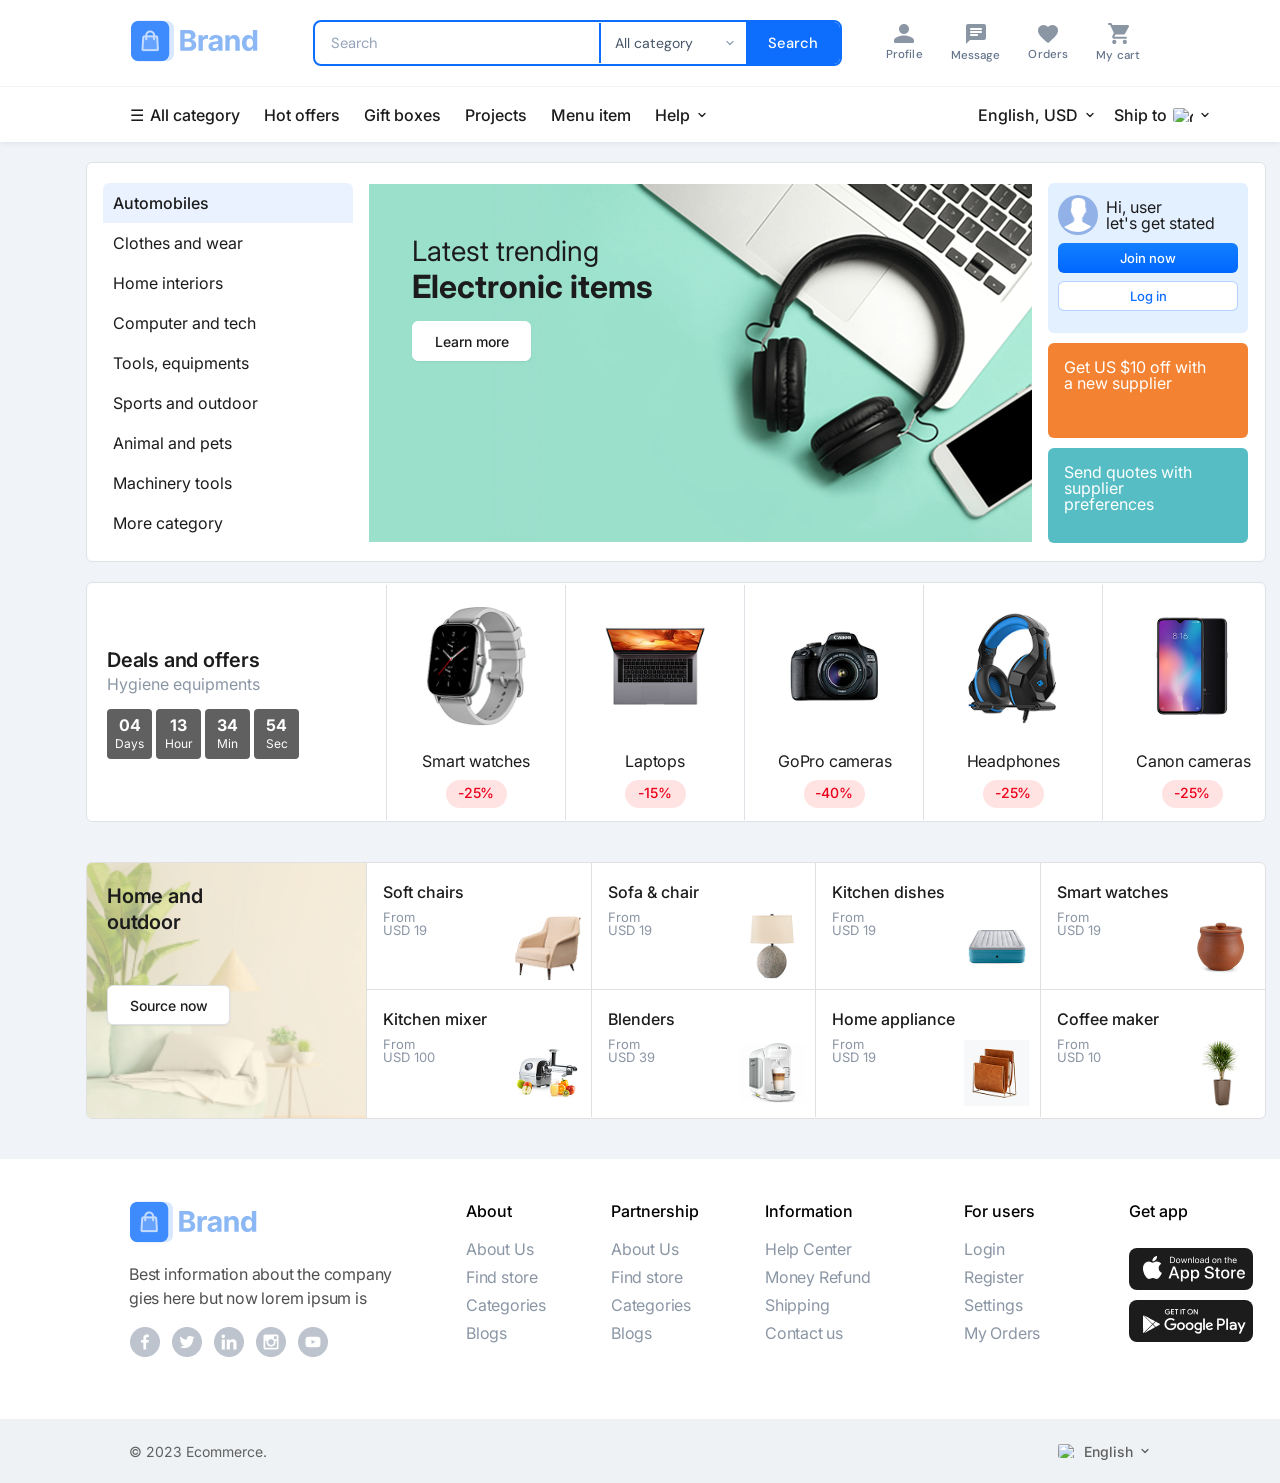
==== commit b43e5da8: "set an image" ====
--- a/index.html
+++ b/index.html
@@ -303,7 +303,7 @@
           <p class="block-item-price">From<br/>USD 19</p>
         </div>
         <div class="block-item-img-wrap">
-          <img src="Assets/Images/sofa_chairs.png" alt="Soft chairs"/>
+          <img src="Assets/Images/soft_chairs.png" alt="Soft chairs"/>
         </div>
       </div>
  
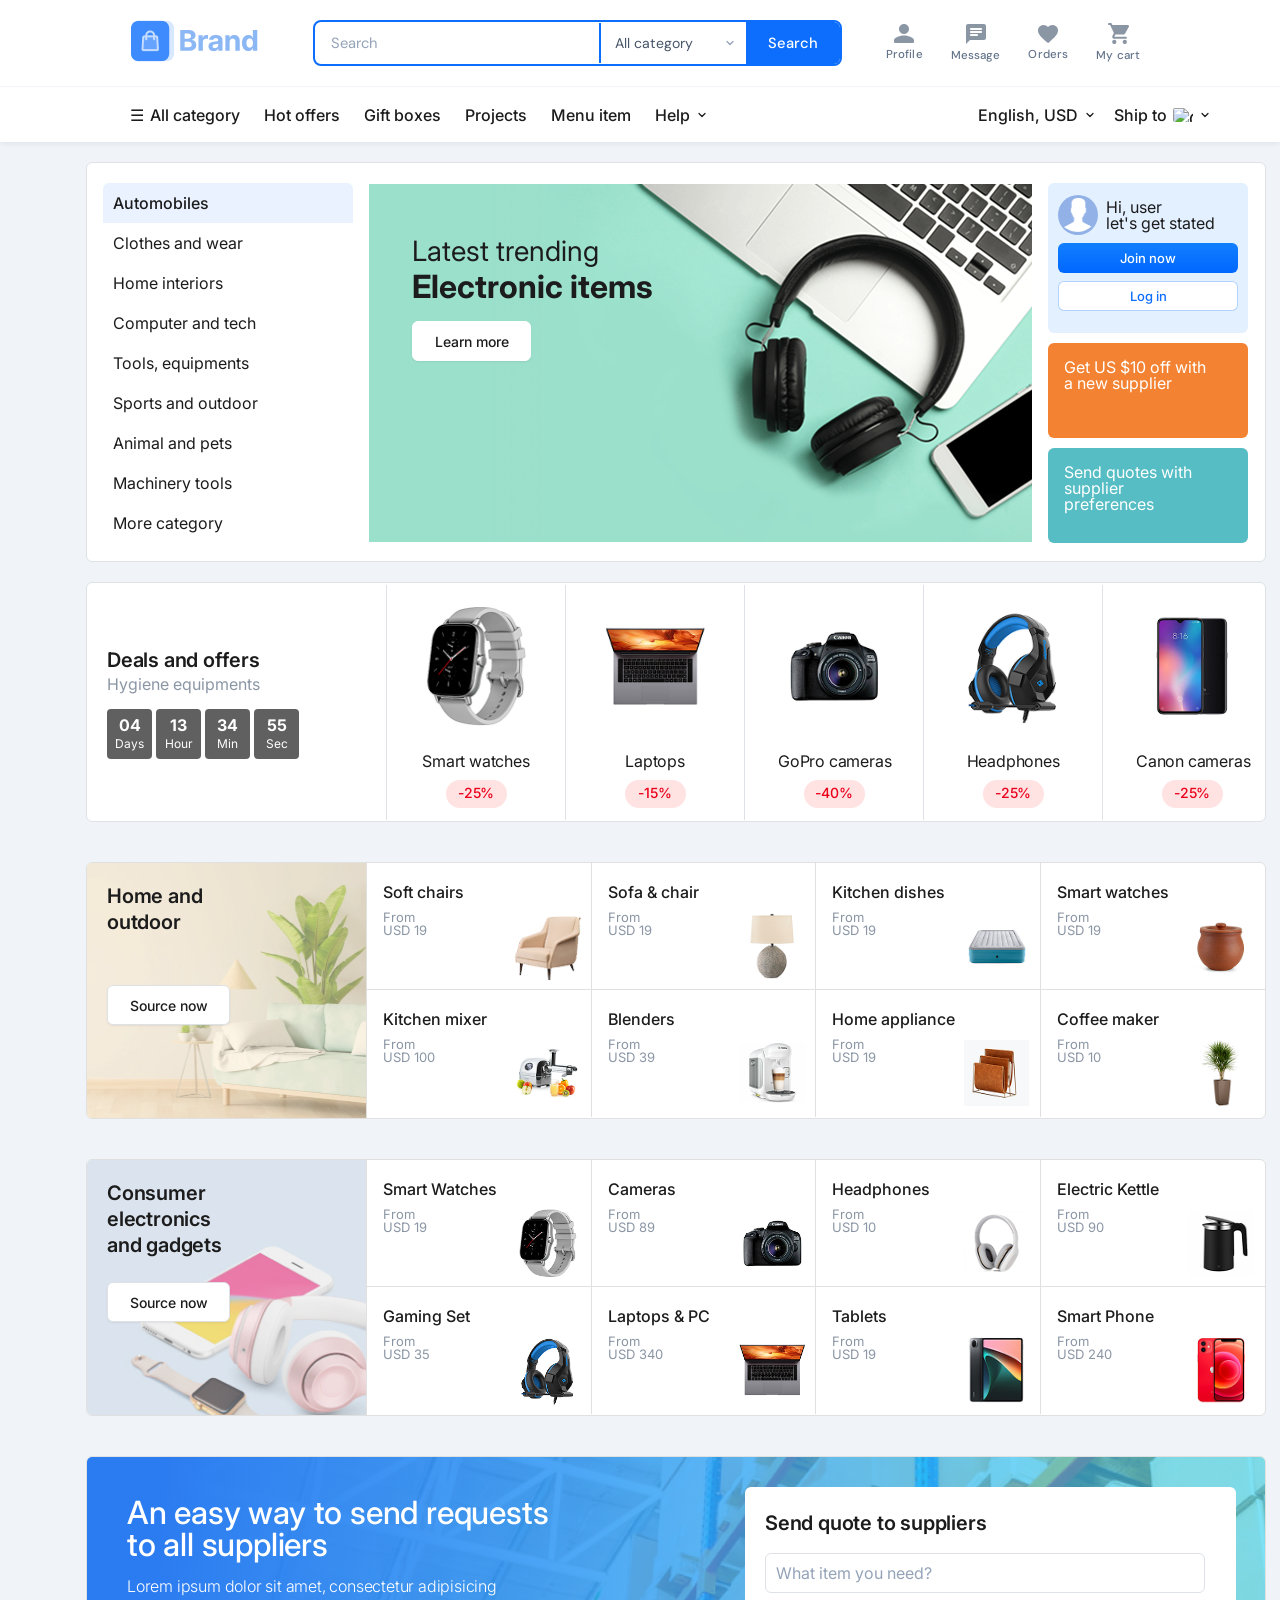
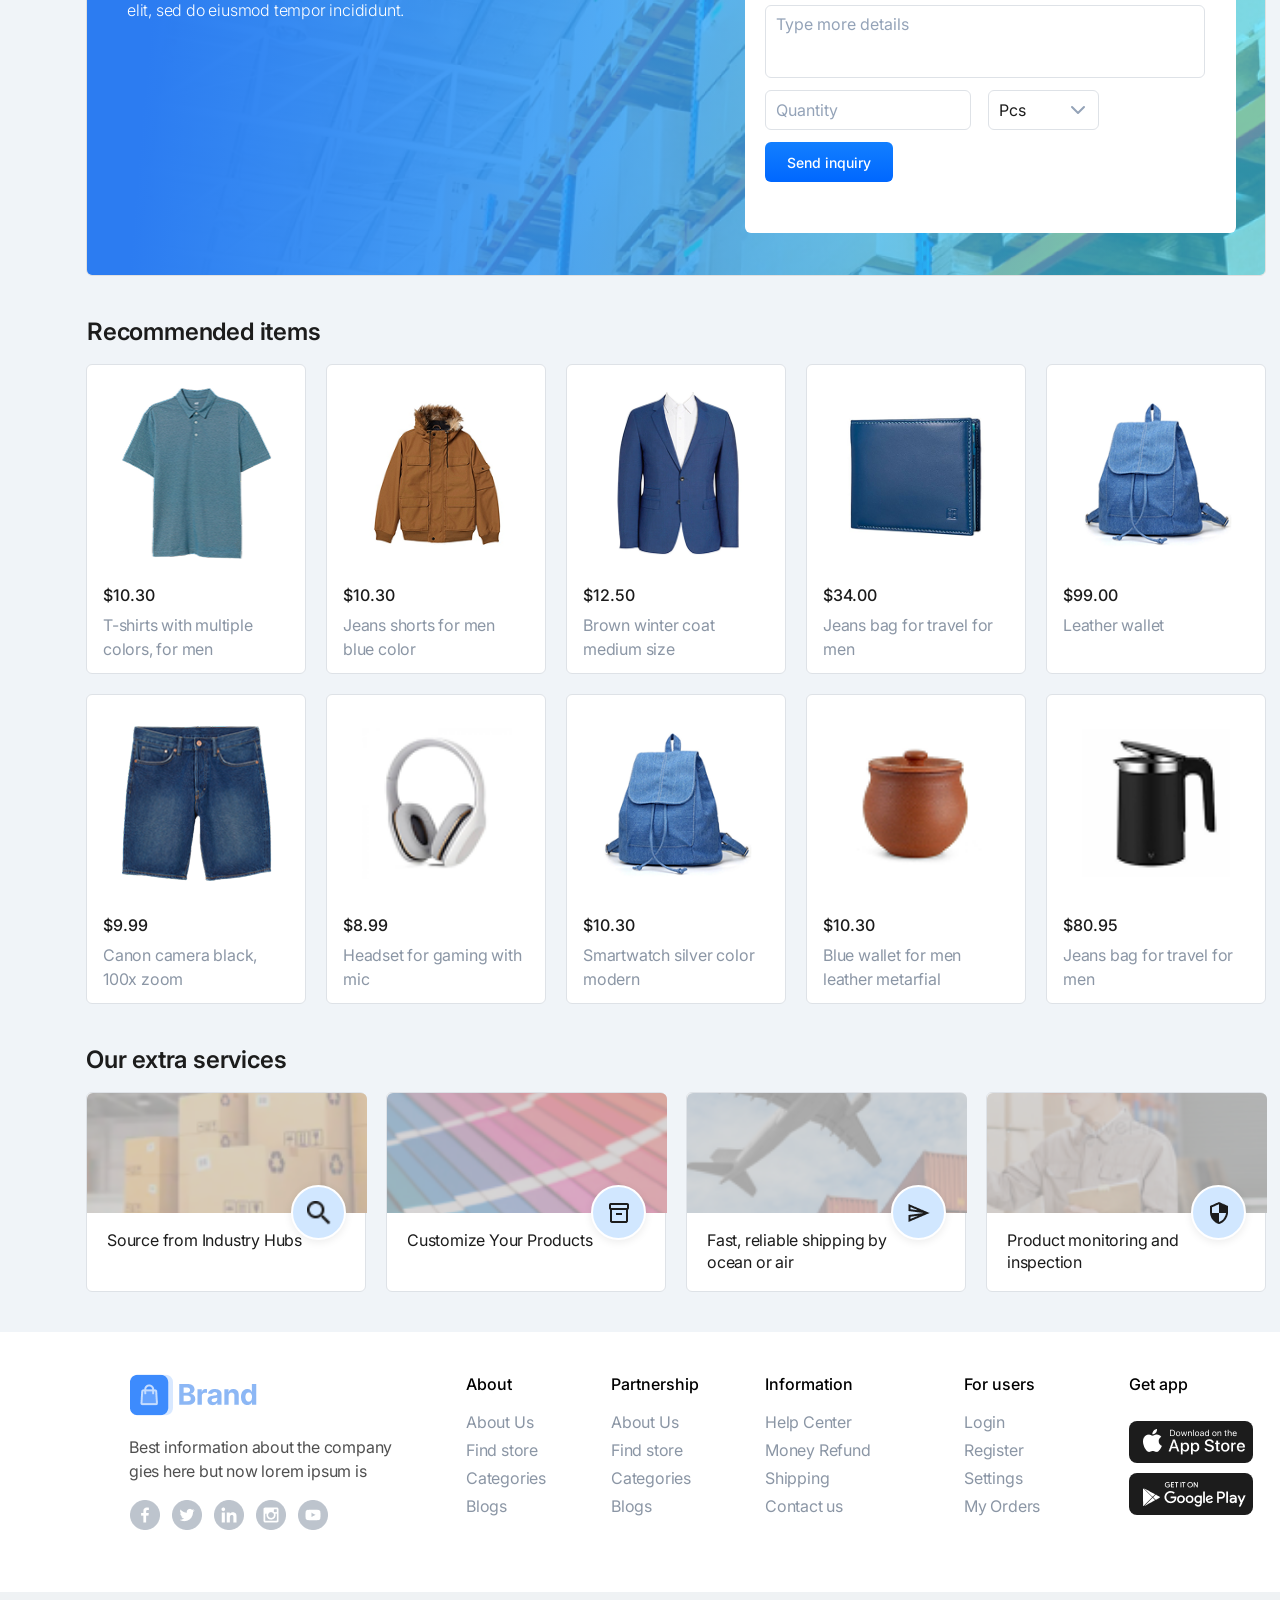
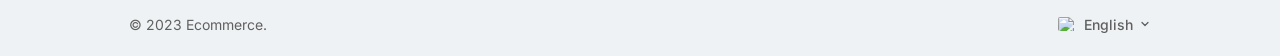
==== commit a4d0f517: "Add new  3  new sections" ====
--- a/index.html
+++ b/index.html
@@ -383,6 +383,319 @@
   </div><!-- /block-card -->
 </section>
  
+
+<!-- Card Section -->
+
+<section class="section-block">
+  <div class="block-card">
+ 
+    <!-- Left Aside -->
+    <div class="block-aside">
+      <img class="block-aside-img" src="Assets/Images/second_bg.png" alt="Consumer electronics and gadgets bg"/>
+      <div class="block-aside-content">
+        <p class="block-aside-title">Consumer electronics and gadgets</p>
+        <button class="block-aside-btn">Source now</button>
+      </div>
+    </div>
+ 
+    <!-- Right: 8 items grid -->
+    <div class="block-items">
+ 
+      <!-- Row 1 -->
+      <div class="block-item">
+        <div class="block-item-info">
+          <p class="block-item-name">Smart Watches</p>
+          <p class="block-item-price">From<br/>USD 19</p>
+        </div>
+        <div class="block-item-img-wrap">
+          <img src="Assets/Images/smartwatch.png" alt="smartwatch"/>
+        </div>
+      </div>
+ 
+      <div class="block-item">
+        <div class="block-item-info">
+          <p class="block-item-name">Cameras</p>
+          <p class="block-item-price">From<br/>USD 89</p>
+        </div>
+        <div class="block-item-img-wrap">
+          <img src="Assets/Images/camera.png" alt="Cameras"/>
+        </div>
+      </div>
+ 
+      <div class="block-item">
+        <div class="block-item-info">
+          <p class="block-item-name">Headphones</p>
+          <p class="block-item-price">From<br/>USD 10</p>
+        </div>
+        <div class="block-item-img-wrap">
+          <img src="Assets/Images/headphone.png" alt="Headphones"/>
+        </div>
+      </div>
+ 
+      <div class="block-item">
+        <div class="block-item-info">
+          <p class="block-item-name">Electric Kettle</p>
+          <p class="block-item-price">From<br/>USD 90</p>
+        </div>
+        <div class="block-item-img-wrap">
+          <img src="Assets/Images/jug.png" alt="Electric Kettle"/>
+        </div>
+      </div>
+ 
+      <!-- Row 2 -->
+      <div class="block-item">
+        <div class="block-item-info">
+          <p class="block-item-name">Gaming Set</p>
+          <p class="block-item-price">From<br/>USD 35</p>
+        </div>
+        <div class="block-item-img-wrap">
+          <img src="Assets/Images/headset.png" alt="Gaming Set"/>
+        </div>
+      </div>
+ 
+      <div class="block-item">
+        <div class="block-item-info">
+          <p class="block-item-name">Laptops & PC</p>
+          <p class="block-item-price">From<br/>USD 340</p>
+        </div>
+        <div class="block-item-img-wrap">
+          <img src="Assets/Images/laptops.png" alt="Laptops & PC"/>
+        </div>
+      </div>
+ 
+      <div class="block-item">
+        <div class="block-item-info">
+          <p class="block-item-name">Tablets</p>
+          <p class="block-item-price">From<br/>USD 19</p>
+        </div>
+        <div class="block-item-img-wrap">
+          <img src="Assets/Images/smart_phone.png" alt="Tablets"/>
+        </div>
+      </div>
+ 
+      <div class="block-item">
+        <div class="block-item-info">
+          <p class="block-item-name">Smart Phone</p>
+          <p class="block-item-price">From<br/>USD 240</p>
+        </div>
+        <div class="block-item-img-wrap">
+          <img src="Assets/Images/phone.png" alt="Smart Phones"/>
+        </div>
+      </div>
+ 
+    </div><!-- /block-items -->
+ 
+  </div><!-- /block-card -->
+</section>
+
+
+<section class="section-inquiry">
+  <div class="inquiry-card">
+ 
+    <!-- Background image -->
+    <img class="inquiry-bg-img" src="Assets/Images/image 102.png" alt=""/>
+ 
+    <!-- Overlay gradient -->
+    <div class="inquiry-overlay"></div>
+ 
+    <!-- Left: Info text -->
+    <div class="inquiry-info">
+      <p class="inquiry-title">An easy way to send requests to all suppliers</p>
+      <p class="inquiry-desc">Lorem ipsum dolor sit amet, consectetur adipisicing elit, sed do eiusmod tempor incididunt.</p>
+    </div>
+ 
+    <!-- Right: Form -->
+    <div class="inquiry-form-block">
+      <p class="inquiry-form-title">Send quote to suppliers</p>
+ 
+      <input
+        class="inquiry-input"
+        type="text"
+        placeholder="What item you need?"
+      />
+ 
+      <textarea
+        class="inquiry-textarea"
+        placeholder="Type more details"
+      ></textarea>
+ 
+      <div class="inquiry-row">
+        <input
+          class="inquiry-input inquiry-qty"
+          type="text"
+          placeholder="Quantity"
+        />
+        <select class="inquiry-select">
+          <option>Pcs</option>
+          <option>Kg</option>
+          <option>Box</option>
+          <option>Set</option>
+        </select>
+      </div>
+ 
+      <button class="inquiry-btn">Send inquiry</button>
+    </div>
+ 
+  </div>
+</section>
+ 
+<!-- Recommended items section -->
+
+<section class="section-recommend">
+ 
+  <h2 class="recommend-title">Recommended items</h2>
+ 
+  <div class="recommend-grid">
+ 
+    <!-- Item 1 -->
+    <div class="rec-item">
+      <div class="rec-img-wrap">
+        <img src="Assets/Images/clothes/T-shirt.png" alt="T-shirts with multiple colors, for men"/>
+      </div>
+      <p class="rec-price">$10.30</p>
+      <p class="rec-name">T-shirts with multiple colors, for men</p>
+    </div>
+ 
+    <!-- Item 2 -->
+    <div class="rec-item">
+      <div class="rec-img-wrap">
+        <img src="Assets/Images/clothes/hoody.png" alt="Jeans shorts for men blue color"/>
+      </div>
+      <p class="rec-price">$10.30</p>
+      <p class="rec-name">Jeans shorts for men blue color</p>
+    </div>
+ 
+    <!-- Item 3 -->
+    <div class="rec-item">
+      <div class="rec-img-wrap">
+        <img src="Assets/Images/clothes/blue-coat.png" alt="Brown winter coat medium size"/>
+      </div>
+      <p class="rec-price">$12.50</p>
+      <p class="rec-name">Brown winter coat medium size</p>
+    </div>
+ 
+    <!-- Item 4 -->
+    <div class="rec-item">
+      <div class="rec-img-wrap">
+        <img src="Assets/Images/clothes/wallet.png" alt="Jeans bag for travel for men"/>
+      </div>
+      <p class="rec-price">$34.00</p>
+      <p class="rec-name">Jeans bag for travel for men</p>
+    </div>
+ 
+    <!-- Item 5 -->
+    <div class="rec-item">
+      <div class="rec-img-wrap">
+        <img src="Assets/Images/clothes/bag.png" alt="Leather wallet"/>
+      </div>
+      <p class="rec-price">$99.00</p>
+      <p class="rec-name">Leather wallet</p>
+    </div>
+ 
+    <!-- Item 6 -->
+    <div class="rec-item">
+      <div class="rec-img-wrap">
+        <img src="Assets/Images/clothes/shorts.png" alt="Canon camera black, 100x zoom"/>
+      </div>
+      <p class="rec-price">$9.99</p>
+      <p class="rec-name">Canon camera black, 100x zoom</p>
+    </div>
+ 
+    <!-- Item 7 -->
+    <div class="rec-item">
+      <div class="rec-img-wrap">
+        <img src="Assets/Images/clothes/headphone.png" alt="Headset for gaming with mic"/>
+      </div>
+      <p class="rec-price">$8.99</p>
+      <p class="rec-name">Headset for gaming with mic</p>
+    </div>
+ 
+    <!-- Item 8 -->
+    <div class="rec-item">
+      <div class="rec-img-wrap">
+        <img src="Assets/Images/clothes/bag.png" alt="Smartwatch silver color modern"/>
+      </div>
+      <p class="rec-price">$10.30</p>
+      <p class="rec-name">Smartwatch silver color modern</p>
+    </div>
+ 
+    <!-- Item 9 -->
+    <div class="rec-item">
+      <div class="rec-img-wrap">
+        <img src="Assets/Images/clothes/smart_watches.png" alt="Blue wallet for men leather metarfial"/>
+      </div>
+      <p class="rec-price">$10.30</p>
+      <p class="rec-name">Blue wallet for men leather metarfial</p>
+    </div>
+ 
+    <!-- Item 10 -->
+    <div class="rec-item">
+      <div class="rec-img-wrap">
+        <img src="Assets/Images/clothes/jug.png" alt="Jeans bag for travel for men"/>
+      </div>
+      <p class="rec-price">$80.95</p>
+      <p class="rec-name">Jeans bag for travel for men</p>
+    </div>
+ 
+  </div><!-- /recommend-grid -->
+ 
+</section>
+ 
+<!-- service section -->
+
+<section class="section-service">
+ 
+  <h2 class="service-title">Our extra services</h2>
+ 
+  <div class="service-grid">
+ 
+    <!-- Card 1: Source from Industry Hubs -->
+    <div class="service-card">
+      <div class="service-img-wrap">
+        <img src="Assets/Images/clothes/Mask group (1).png" alt="Source from Industry Hubs"/>
+      </div>
+      <div class="service-ellipse">
+        <img src="Assets/Images/clothes/Vector.png" alt="Search icon" class="service-icon"/>
+      </div>
+      <p class="service-text">Source from Industry Hubs</p>
+    </div>
+ 
+    <!-- Card 2: Customize Your Products -->
+    <div class="service-card">
+      <div class="service-img-wrap">
+        <img src="Assets/Images/clothes/Mask group (2).png" alt="Customize Your Products"/>
+      </div>
+      <div class="service-ellipse">
+        <img src="Assets/Images/clothes/inventory_2.png" alt="Inventory icon" class="service-icon"/>
+      </div>
+      <p class="service-text">Customize Your Products</p>
+    </div>
+ 
+    <!-- Card 3: Fast, reliable shipping -->
+    <div class="service-card">
+      <div class="service-img-wrap">
+        <img src="Assets/Images/clothes/Mask group (3).png" alt="Fast, reliable shipping by ocean or air"/>
+      </div>
+      <div class="service-ellipse">
+        <img src="Assets/Images/clothes/send.png" alt="Send icon" class="service-icon"/>
+      </div>
+      <p class="service-text">Fast, reliable shipping by ocean or air</p>
+    </div>
+ 
+    <!-- Card 4: Product monitoring -->
+    <div class="service-card">
+      <div class="service-img-wrap">
+        <img src="Assets/Images/clothes/Mask group (4).png" alt="Product monitoring and inspection"/>
+      </div>
+      <div class="service-ellipse">
+        <img src="Assets/Images/clothes/security.png" alt="Security icon" class="service-icon"/>
+      </div>
+      <p class="service-text">Product monitoring and inspection</p>
+    </div>
+ 
+  </div><!-- /service-grid -->
+ 
+</section>
 
 <!-- ── FOOTER ─────────────────────────────────────────── -->
 <footer class="footer">
--- a/style.css
+++ b/style.css
@@ -777,14 +777,14 @@
 }
  
 .block-aside-img {
-  position: absolute;
-  width: 388px;
-  height: 260px;
-  top: 0;
-  left: -34px;
+  /* position: absolute; */
+  width: 279px;
+  height: 255px;
+  /* top: 0;
+  left: -34px; */
   object-fit: cover;
-  opacity: 0.8;
-  transform: scaleX(-1);
+  /* opacity: 1; */
+  /* transform: scaleX(-1); */
 }
  
 .block-aside-content {
@@ -934,6 +934,446 @@
   left: 7.65px;
   object-fit: contain;
   opacity: 1;
+}
+
+/* section Inquiry */
+
+.section-inquiry {
+  width: 1180px;
+  position: relative;
+  left: 86px;
+  margin-top: 20px;
+  margin-bottom: 40px;
+}
+ 
+.inquiry-card {
+  width: 1180px;
+  height: 420px;
+  border-radius: 6px;
+  background: rgba(255, 255, 255, 1);
+  border: 1px solid rgba(224, 224, 224, 1);
+  position: relative;
+  overflow: hidden;
+  display: flex;
+  align-items: center;
+}
+ 
+/* ── Background image ── */
+/* Original: width:1326, height:683, top:1260, left:117 relative to page
+   Relative to card (top:1406, left:130): top = 1260-1406 = -146px, left = 117-130 = -13px */
+.inquiry-bg-img {
+  position: absolute;
+  width: 1326px;
+  object-fit: cover;
+  /* transform: scaleX(-1); angle: -180deg */
+  z-index: 0;
+}
+ 
+/* ── Overlay ── */
+/* overlay: top:1395, left:121 → relative to card top:1395-1406=-11px, left:121-130=-9px */
+.inquiry-overlay {
+  position: absolute;
+  width: 1189px;
+  height: 446px;
+  top: -11px;
+  left: -9px;
+  background: linear-gradient(94.99deg, #2C7CF1 7.19%, rgba(0, 209, 255, 0.5) 89.49%);
+  opacity: 1;
+  z-index: 1;
+}
+ 
+/* ── Left Info ── */
+/* info: top:1446, left:170 → relative to card top:1446-1406=40px, left:170-130=40px */
+.inquiry-info {
+  position: absolute;
+  width: 440px;
+  top: 40px;
+  left: 40px;
+  z-index: 2;
+  display: flex;
+  flex-direction: column;
+  gap: 13px;
+}
+ 
+.inquiry-title {
+  width: 440px;
+  font-family: "Inter", sans-serif;
+  font-weight: 500;
+  font-size: 32px;
+  line-height: 100%;
+  letter-spacing: -0.2px;
+  color: rgba(255, 255, 255, 1);
+  margin: 0;
+}
+ 
+.inquiry-desc {
+  width: 390px;
+  font-family: "Inter", sans-serif;
+  font-weight: 300;
+  font-size: 16px;
+  line-height: 24px;
+  letter-spacing: -0.2px;
+  color: rgba(255, 255, 255, 1);
+  margin: 0;
+}
+ 
+/* ── Right Form Block ── */
+/* form: top:1436, left:788 → relative to card top:1436-1406=30px, left:788-130=658px */
+.inquiry-form-block {
+  position: absolute;
+  width: 491px;
+  height: 346px;
+  top: 30px;
+  left: 658px;
+  background: rgba(255, 255, 255, 1);
+  border-radius: 6px;
+  padding: 22px 25px 22px 20px;
+  display: flex;
+  flex-direction: column;
+  gap: 12px;
+  z-index: 2;
+  box-sizing: border-box;
+}
+ 
+/* form title: top:1458-1436=22px inside form, left:808-788=20px */
+.inquiry-form-title {
+  width: 332px;
+  height: 28px;
+  font-family: "Inter", sans-serif;
+  font-weight: 600;
+  font-size: 20px;
+  line-height: 28px;
+  letter-spacing: -0.2px;
+  color: rgba(28, 28, 28, 1);
+  margin: 0 0 4px 0;
+}
+ 
+/* Shared input styles */
+.inquiry-input,
+.inquiry-textarea,
+.inquiry-select {
+  font-family: "Inter", sans-serif;
+  font-weight: 400;
+  font-size: 16px;
+  line-height: 100%;
+  letter-spacing: 0px;
+  color: rgba(28, 28, 28, 1);
+  background: rgba(255, 255, 255, 1);
+  border: 1px solid rgba(222, 226, 231, 1);
+  border-radius: 6px;
+  padding: 10px 10px;
+  outline: none;
+  box-sizing: border-box;
+  transition: border-color 0.15s, box-shadow 0.15s;
+}
+ 
+.inquiry-input:focus,
+.inquiry-textarea:focus,
+.inquiry-select:focus {
+  border-color: #0d6efd;
+  box-shadow: 0 0 0 3px rgba(13, 110, 253, 0.1);
+}
+ 
+.inquiry-input::placeholder,
+.inquiry-textarea::placeholder {
+  color: rgba(148, 163, 184, 1);
+}
+ 
+/* Main input: width:440, height:40 */
+.inquiry-input {
+  width: 440px;
+  height: 40px;
+}
+ 
+/* Textarea: width:440, height:73 */
+.inquiry-textarea {
+  width: 440px;
+  height: 73px;
+  resize: none;
+}
+ 
+/* Quantity row */
+.inquiry-row {
+  display: flex;
+  align-items: center;
+  gap: 17px;  /* 1022 - (808+206) = 8px gap approx, adjusted for layout */
+}
+ 
+/* Quantity input: width:206, height:40 */
+.inquiry-qty {
+  width: 206px !important;
+  height: 40px;
+}
+ 
+/* Select box: width:111, height:40 */
+.inquiry-select {
+  width: 111px;
+  height: 40px;
+  cursor: pointer;
+  appearance: none;
+  -webkit-appearance: none;
+  /* dropdown arrow at left:79, top:8 inside select */
+  background-image: url("data:image/svg+xml,%3Csvg xmlns='http://www.w3.org/2000/svg' width='24' height='24' viewBox='0 0 24 24' fill='none' stroke='%2394a3b8' stroke-width='2' stroke-linecap='round' stroke-linejoin='round'%3E%3Cpolyline points='6 9 12 15 18 9'/%3E%3C/svg%3E");
+  background-repeat: no-repeat;
+  background-position: right 8px center;
+  padding-right: 32px;
+  padding-left: 10px;
+  color: rgba(28, 28, 28, 1);
+}
+ 
+/* Send inquiry button: width:128, height:40 */
+.inquiry-btn {
+  width: 128px;
+  height: 40px;
+  border-radius: 6px;
+  padding: 0 16px;
+  background: linear-gradient(180deg, #127FFF 0%, #0067FF 100%);
+  border: none;
+  font-family: "Inter", sans-serif;
+  font-weight: 500;
+  font-size: 14px;
+  color: rgba(255, 255, 255, 1);
+  cursor: pointer;
+  transition: opacity 0.15s;
+  white-space: nowrap;
+}
+ 
+.inquiry-btn:hover {
+  opacity: 0.9;
+}
+ 
+.inquiry-btn:active {
+  opacity: 0.8;
+}
+
+/* Recommended items section */
+
+.section-recommend {
+  width: 1180px;
+  position: relative;
+  left: 86px;
+  margin-top: 20px;
+  margin-bottom: 40px;
+}
+ 
+/* Title: width:242, height:32 */
+.recommend-title {
+  width: 242px;
+  height: 32px;
+  font-family: "Inter", sans-serif;
+  font-weight: 600;
+  font-size: 24px;
+  line-height: 32px;
+  letter-spacing: -0.2px;
+  color: rgba(28, 28, 28, 1);
+  margin: 0 0 16px 1px;
+}
+ 
+/* Grid: 5 columns, 2 rows */
+.recommend-grid {
+  display: grid;
+  grid-template-columns: repeat(5, 220px);
+  grid-template-rows: repeat(2, 310px);
+  gap: 20px;
+}
+ 
+/* ── Each item card ── */
+/* width:220, height:310 */
+.rec-item {
+  width: 220px;
+  height: 310px;
+  position: relative;
+  background: rgba(255, 255, 255, 1);
+  border: 1px solid rgba(222, 226, 231, 1);
+  border-radius: 6px;
+  overflow: hidden;
+  cursor: pointer;
+  transition: box-shadow 0.15s;
+  box-sizing: border-box;
+}
+ 
+.rec-item:hover {
+  box-shadow: 0 4px 16px rgba(0, 0, 0, 0.10);
+}
+ 
+/* Image wrapper: width:200, height:200, top:9px, left:10px */
+.rec-img-wrap {
+  position: absolute;
+  width: 200px;
+  height: 200px;
+  top: 9px;
+  left: 10px;
+  background: rgba(255, 255, 255, 1);
+  display: flex;
+  align-items: center;
+  justify-content: center;
+  overflow: hidden;
+}
+ 
+/* img inside: width:150.22, height:170.67, top:14.22px, left:24.89px */
+.rec-img-wrap img {
+  position: absolute;
+  width: 150.22px;
+  height: 170.67px;
+  top: 14.22px;
+  left: 24.89px;
+  object-fit: contain;
+}
+ 
+/* Price text: top = 9+200+5 = ~219px from card top, left: ~16px */
+.rec-price {
+  position: absolute;
+  top: 219px;
+  left: 16px;
+  font-family: "Inter", sans-serif;
+  font-weight: 500;
+  font-size: 16px;
+  line-height: 22px;
+  letter-spacing: 0px;
+  color: rgba(28, 28, 28, 1);
+  margin: 0;
+  white-space: nowrap;
+}
+ 
+/* Item name: width:186, height:53, top:248.14px, left:16.01px */
+.rec-name {
+  position: absolute;
+  width: 186px;
+  height: 53px;
+  top: 248px;
+  left: 16px;
+  font-family: "Inter", sans-serif;
+  font-weight: 400;
+  font-size: 16px;
+  line-height: 24px;
+  letter-spacing: -0.2px;
+  color: rgba(139, 150, 165, 1);
+  margin: 0;
+  overflow: hidden;
+  display: -webkit-box;
+  -webkit-line-clamp: 2;
+  -webkit-box-orient: vertical;
+}
+
+/* services section */
+
+.section-service {
+  width: 1180px;
+  position: relative;
+  left: 86px;
+  margin-top: 20px;
+  margin-bottom: 40px;
+}
+ 
+.service-title {
+  font-family: "Inter", sans-serif;
+  font-weight: 600;
+  font-size: 24px;
+  line-height: 32px;
+  letter-spacing: -0.2px;
+  color: rgba(28, 28, 28, 1);
+  margin: 0 0 16px 0;
+}
+ 
+/* Grid: 4 equal cards */
+.service-grid {
+  display: grid;
+  grid-template-columns: repeat(4, 280px);
+  gap: 20px;
+}
+ 
+/* ── Service card ── */
+/* width:280, height:200 */
+.service-card {
+  width: 280px;
+  height: 200px;
+  position: relative;
+  border-radius: 6px;
+  overflow: visible;
+  background: rgba(255, 255, 255, 1);
+  border: 1px solid rgba(222, 226, 231, 1);
+  box-sizing: border-box;
+  cursor: pointer;
+  transition: box-shadow 0.15s;
+}
+ 
+.service-card:hover {
+  box-shadow: 0 4px 16px rgba(0, 0, 0, 0.10);
+}
+ 
+/* ── Image container ── */
+/* width:280, height:120 — sits at top of card */
+.service-img-wrap {
+  width: 280px;
+  height: 120px;
+  position: absolute;
+  top: 0;
+  left: 0;
+  border-radius: 6px 6px 0 0;
+  overflow: hidden;
+  background: #ccc;
+}
+ 
+/* img: width:303, height:222
+   relative to card: top = 2563-2638 = -75px, left = 117-130 = -13px */
+.service-img-wrap img {
+  position: absolute;
+  width: 303px;
+  height: 222px;
+  top: -75px;
+  left: -13px;
+  object-fit: cover;
+  opacity: 0.5;
+}
+ 
+/* ── Ellipse icon badge ── */
+/* width:55, height:55
+   relative to card: top = 2730-2638 = 92px, left = 334-130 = 204px */
+.service-ellipse {
+  position: absolute;
+  width: 55px;
+  height: 55px;
+  top: 92px;
+  left: 204px;
+  border-radius: 50%;
+  background: rgba(209, 231, 255, 1);
+  border: 2px solid rgba(255, 255, 255, 1);
+  display: flex;
+  align-items: center;
+  justify-content: center;
+  z-index: 2;
+  box-shadow: 0 2px 8px rgba(0,0,0,0.08);
+}
+ 
+/* icon: width:24, height:24
+   relative to ellipse: top = 2746-2730 = 16px → centered via flex
+   left = 350-334 = 16px → centered via flex */
+.service-icon {
+  width: 24px;
+  height: 24px;
+  object-fit: contain;
+}
+ 
+/* ── Card text ── */
+/* width:215, height:44
+   relative to card: top = 2774-2638 = 136px, left = 150-130 = 20px */
+.service-text {
+  position: absolute;
+  width: 215px;
+  height: 44px;
+  top: 136px;
+  left: 20px;
+  font-family: "Inter", sans-serif;
+  font-weight: 400;
+  font-size: 16px;
+  line-height: 22px;
+  letter-spacing: -0.2px;
+  color: rgba(28, 28, 28, 1);
+  margin: 0;
+  overflow: hidden;
+  display: -webkit-box;
+  -webkit-line-clamp: 2;
+  -webkit-box-orient: vertical;
 }
 
 /* ── FOOTER ───────────────────────────────────────────── */
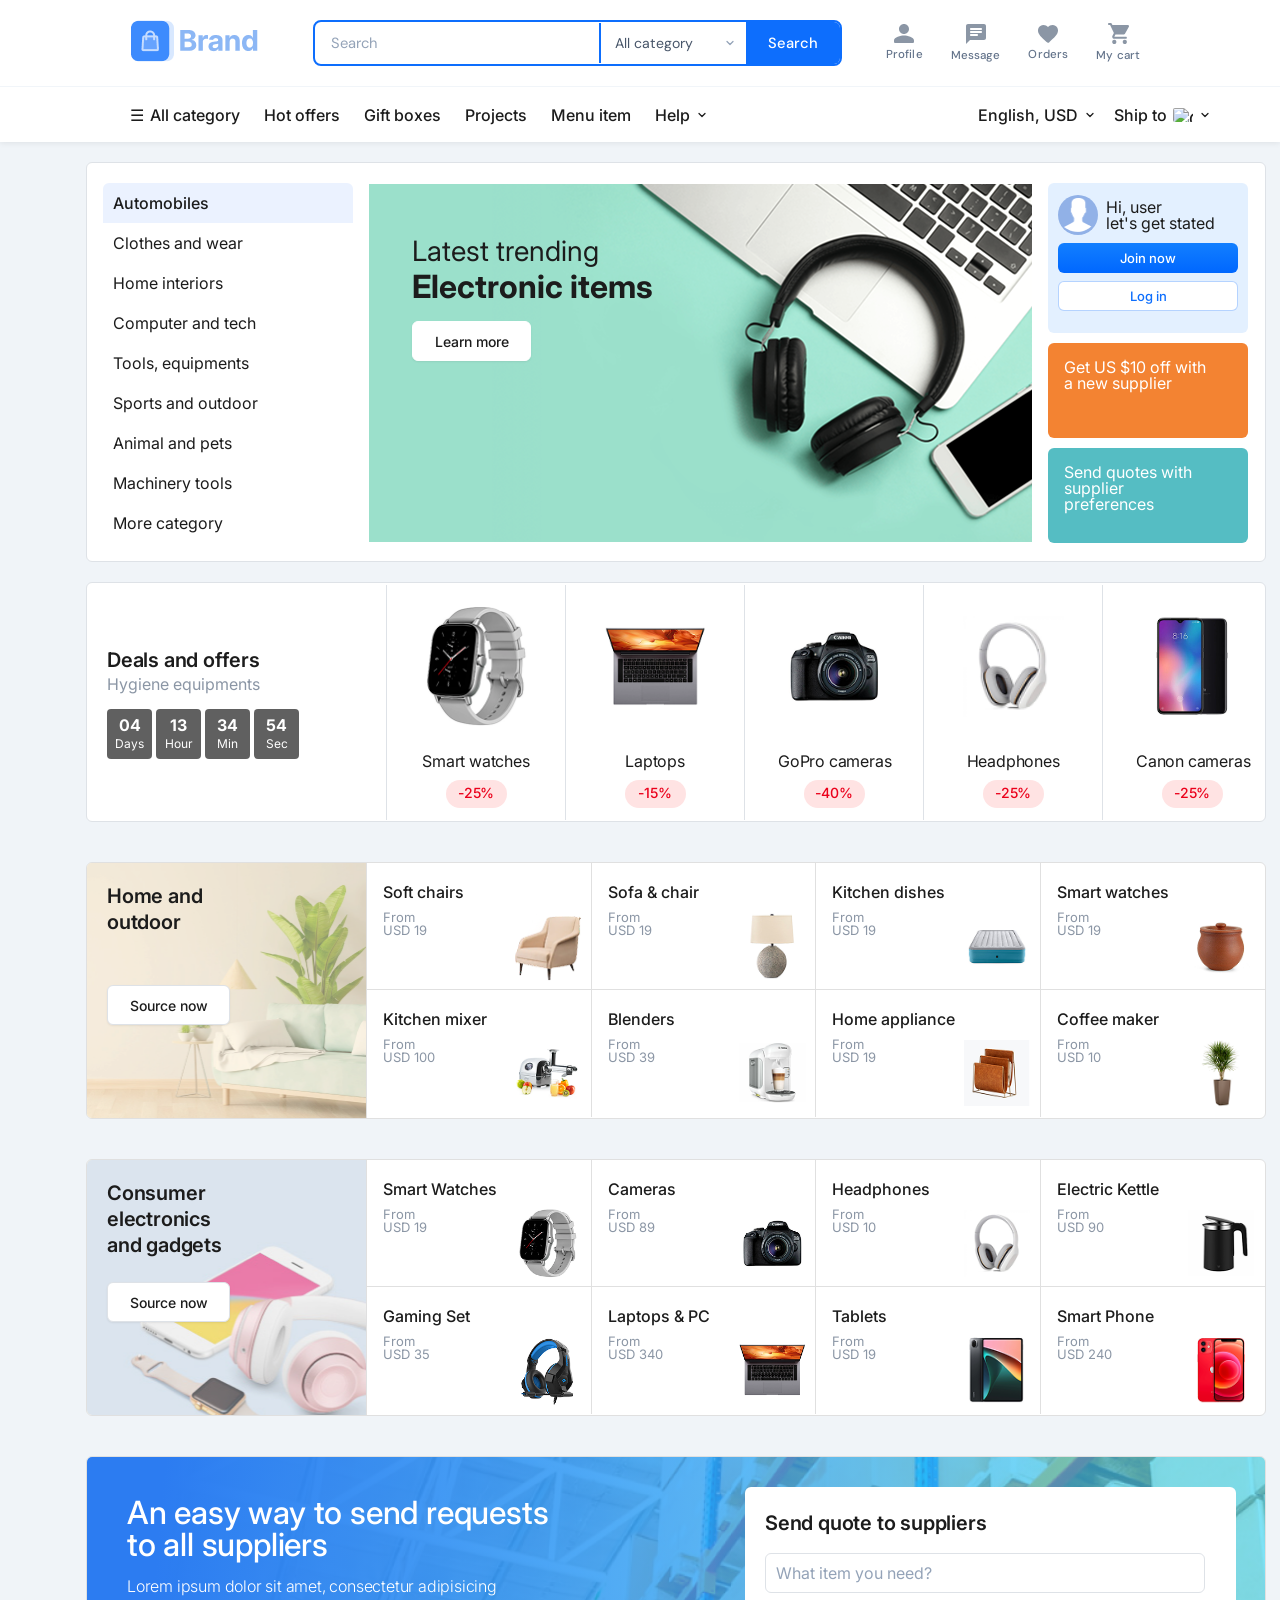
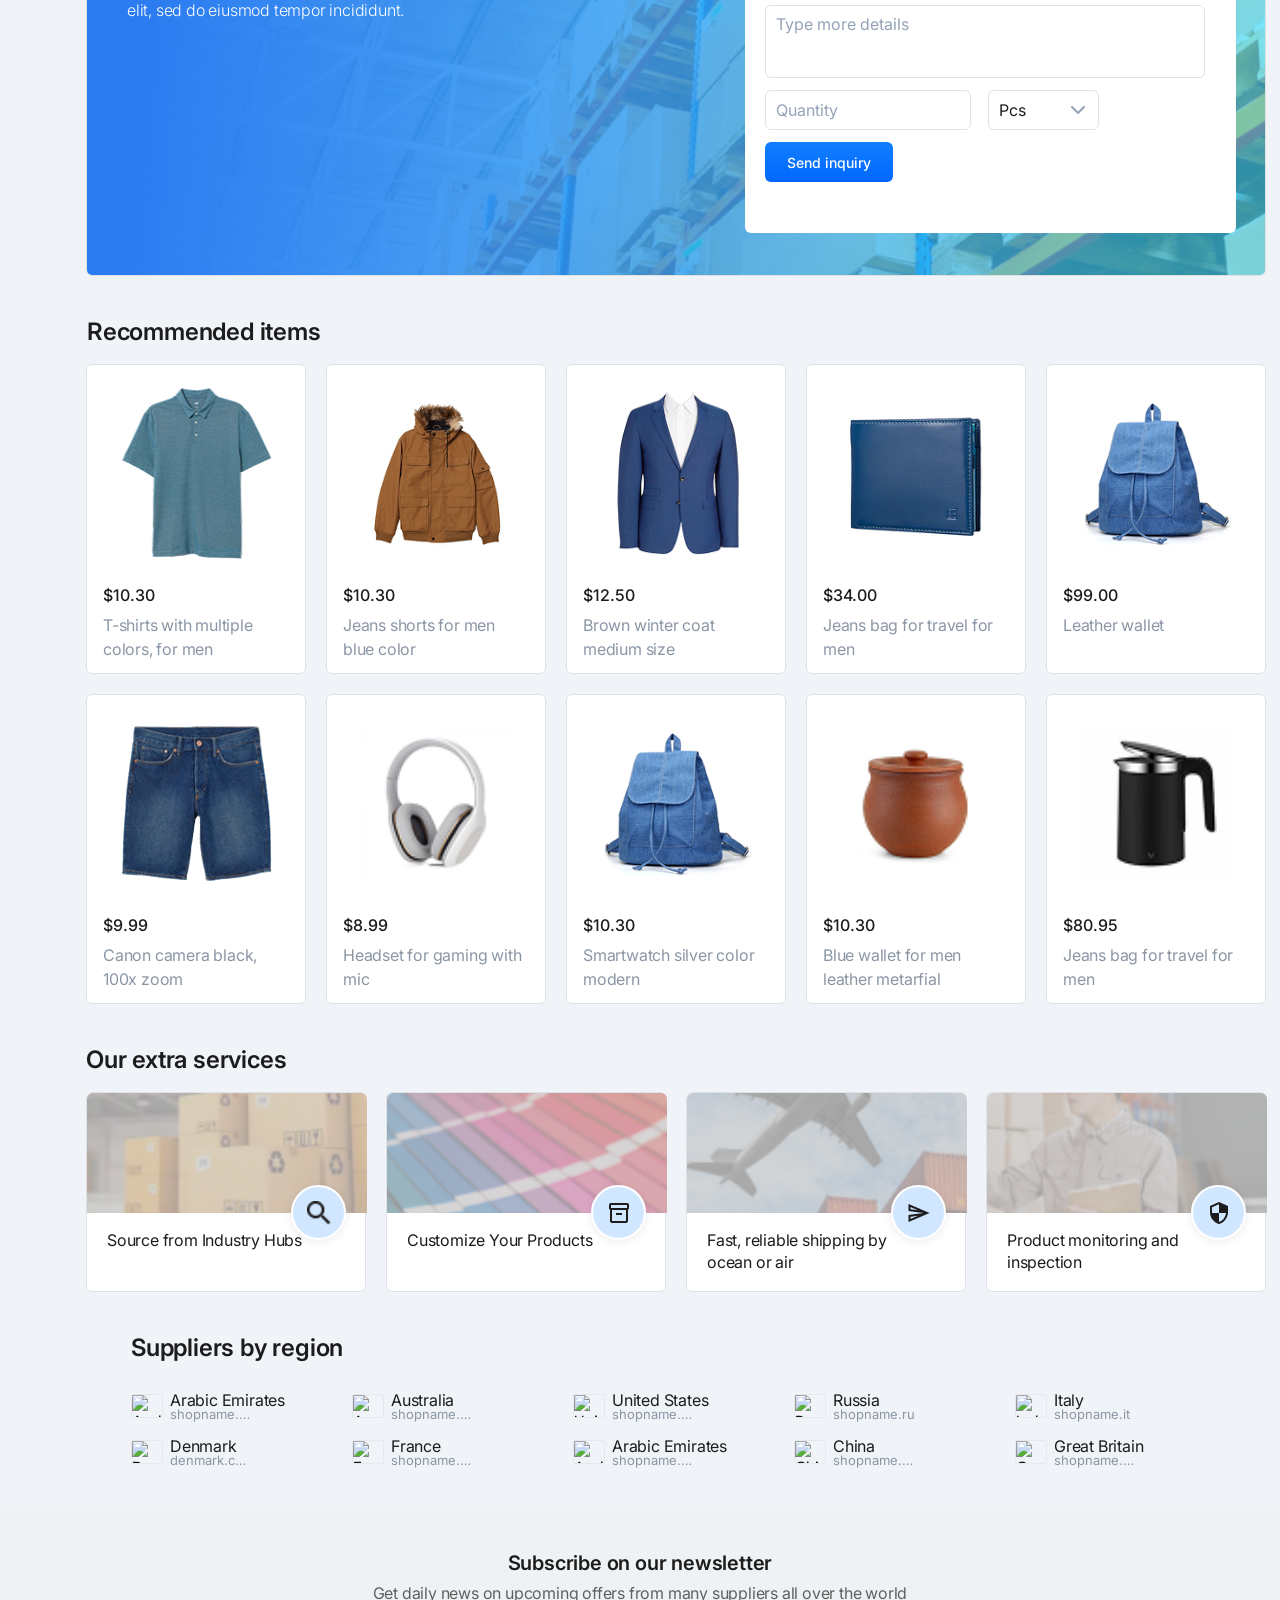
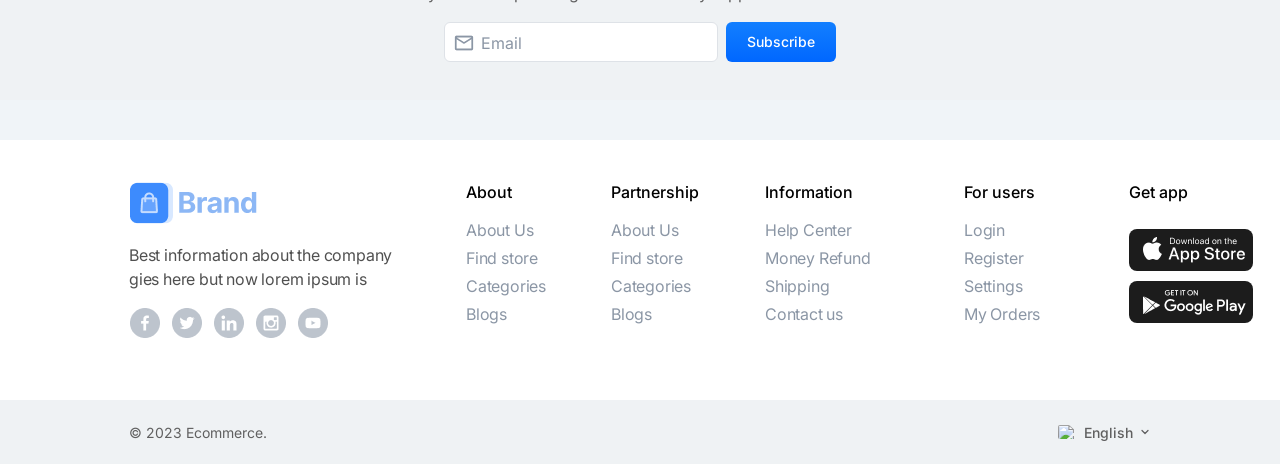
==== commit 3cefd456: "Adjust the file structure" ====
--- a/index.html
+++ b/index.html
@@ -16,7 +16,7 @@
     <!-- Logo -->
     <a class="logo" href="#">
       <div class="logo-icon">
-        <img src="Assets/Images/logo-colored.png" alt="" srcset="">
+        <img src="/Assets/Images/logo-colored.png" alt="" srcset="">
       </div>
     </a>
 
@@ -38,19 +38,19 @@
     <!-- Action Icons -->
     <div class="nav-actions">
       <a class="nav-action" href="#">
-        <img class="svg_1" src="Assets/Images/profile.svg"> 
+        <img class="svg_1" src="/Assets/Images/profile.svg"> 
         <span>Profile</span>
       </a>
       <a class="nav-action" href="#">
-        <img src="Assets/Images/msg.svg" alt="" srcset="">
+        <img src="/Assets/Images/msg.svg" alt="" srcset="">
         <span>Message</span>
       </a>
       <a class="nav-action" href="#">
-        <img src="Assets/Images/order.svg" alt="" srcset="">
+        <img src="/Assets/Images/order.svg" alt="" srcset="">
         <span>Orders</span>
       </a>
-      <a class="nav-action" href="#">
-        <img src="Assets/Images/cart.svg" alt="" srcset="">
+      <a class="nav-action" href="cart.html">
+        <img src="/Assets/Images/cart.svg" alt="" srcset="">
         <span>My cart</span>
       </a>
     </div>
@@ -69,7 +69,7 @@
         <a class="secondary-nav-link" href="#">Hot offers</a>
         <a class="secondary-nav-link" href="#">Gift boxes</a>
         <a class="secondary-nav-link" href="#">Projects</a>
-        <a class="secondary-nav-link" href="#">Menu item</a>
+        <a class="secondary-nav-link" href="item-list.html">Menu item</a>
         <a class="secondary-nav-link has-dropdown" href="#">
           Help
           <svg class="dropdown-arrow" width="12" height="12" viewBox="0 0 24 24" fill="none" stroke="currentColor" stroke-width="2.5" stroke-linecap="round" stroke-linejoin="round"><polyline points="6 9 12 15 18 9"/></svg>
@@ -94,7 +94,7 @@
 
 </header>
 
-<!-- ── SECTION MAIN ──────────────────────────────────── -->
+<!-- SECTION MAIN  -->
 <section class="section-main">
   <div class="section-main-inner">
 
@@ -113,7 +113,7 @@
 
     <!-- Col 2: Banner -->
     <div class="banner-col">
-      <img class="banner-img" src="Assets/Images/Banner-board-800x420 2.png" alt="Latest trending Electronic items"/>
+      <img class="banner-img" src="/Assets/Images/Banner-board-800x420 2.png" alt="Latest trending Electronic items"/>
       <div class="banner-text-div">
         <p class="banner-text-top">Latest trending</p>
         <p class="banner-text-bold">Electronic items</p>
@@ -128,7 +128,7 @@
       <div class="right-card user-card">
         <div class="user-card-top">
           <div class="avatar-div">
-            <img class="photo" src="Assets/Images/photo.png" alt="User avatar"/>
+            <img class="photo" src="/Assets/Images/photo.png" alt="User avatar"/>
           </div>
           <div class="user-text">
             Hi, user<br/>let's get stated
@@ -187,7 +187,7 @@
       <!-- Item 1: Smart watches -->
       <div class="sale-item">
         <div class="sale-img-wrap">
-          <img src="Assets/Images/smartwatch.png" alt="Smart watches"/>
+          <img src="/Assets/Images/smartwatch.png" alt="Smart watches"/>
         </div>
         <div class="sale-info">
           <p class="sale-name">Smart watches</p>
@@ -198,7 +198,7 @@
       <!-- Item 2: Laptops -->
       <div class="sale-item">
         <div class="sale-img-wrap">
-          <img src="Assets/Images/laptops.png" alt="Laptops"/>
+          <img src="/Assets/Images/laptops.png" alt="Laptops"/>
         </div>
         <div class="sale-info">
           <p class="sale-name">Laptops</p>
@@ -209,7 +209,7 @@
       <!-- Item 3: GoPro cameras -->
       <div class="sale-item">
         <div class="sale-img-wrap">
-          <img src="Assets/Images/camera.png" alt="GoPro cameras"/>
+          <img src="/Assets/Images/camera.png" alt="GoPro cameras"/>
         </div>
         <div class="sale-info">
           <p class="sale-name">GoPro cameras</p>
@@ -220,7 +220,7 @@
       <!-- Item 4: Headphones -->
       <div class="sale-item">
         <div class="sale-img-wrap">
-          <img src="Assets/Images/headset.png" alt="Headphones"/>
+          <img src="/Assets/Images/headphone.png" alt="Headphones"/>
         </div>
         <div class="sale-info">
           <p class="sale-name">Headphones</p>
@@ -231,7 +231,7 @@
       <!-- Item 5: Canon cameras -->
       <div class="sale-item">
         <div class="sale-img-wrap">
-          <img src="Assets/Images/mobilephones.png" alt="Canon cameras"/>
+          <img src="/Assets/Images/mobilephones.png" alt="Canon cameras"/>
         </div>
         <div class="sale-info">
           <p class="sale-name">Canon cameras</p>
@@ -244,7 +244,7 @@
 </section>
  
 <script>
-  // Set your target end date/time here
+  // Set target end date/time here
   const endTime = new Date();
   endTime.setDate(endTime.getDate() + 4);
   endTime.setHours(endTime.getHours() + 13);
@@ -286,7 +286,7 @@
  
     <!-- Left Aside -->
     <div class="block-aside">
-      <img class="block-aside-img" src="Assets/Images/bg-img.png" alt="Home and outdoor bg"/>
+      <img class="block-aside-img" src="/Assets/Images/bg-img.png" alt="Home and outdoor bg"/>
       <div class="block-aside-content">
         <p class="block-aside-title">Home and<br/>outdoor</p>
         <button class="block-aside-btn">Source now</button>
@@ -303,7 +303,7 @@
           <p class="block-item-price">From<br/>USD 19</p>
         </div>
         <div class="block-item-img-wrap">
-          <img src="Assets/Images/soft_chairs.png" alt="Soft chairs"/>
+          <img src="/Assets/Images/soft_chairs.png" alt="Soft chairs"/>
         </div>
       </div>
  
@@ -313,7 +313,7 @@
           <p class="block-item-price">From<br/>USD 19</p>
         </div>
         <div class="block-item-img-wrap">
-          <img src="Assets/Images/sofa_chair.png" alt="Sofa & chair"/>
+          <img src="/Assets/Images/sofa_chair.png" alt="Sofa & chair"/>
         </div>
       </div>
  
@@ -323,7 +323,7 @@
           <p class="block-item-price">From<br/>USD 19</p>
         </div>
         <div class="block-item-img-wrap">
-          <img src="Assets/Images/kitchen_dishes.png" alt="Kitchen dishes"/>
+          <img src="/Assets/Images/kitchen_dishes.png" alt="Kitchen dishes"/>
         </div>
       </div>
  
@@ -333,7 +333,7 @@
           <p class="block-item-price">From<br/>USD 19</p>
         </div>
         <div class="block-item-img-wrap">
-          <img src="Assets/Images/smart_watches.png" alt="Smart watches"/>
+          <img src="/Assets/Images/smart_watches.png" alt="Smart watches"/>
         </div>
       </div>
  
@@ -344,7 +344,7 @@
           <p class="block-item-price">From<br/>USD 100</p>
         </div>
         <div class="block-item-img-wrap">
-          <img src="Assets/Images/kitchen_mixer.png" alt="Kitchen mixer"/>
+          <img src="/Assets/Images/kitchen_mixer.png" alt="Kitchen mixer"/>
         </div>
       </div>
  
@@ -354,7 +354,7 @@
           <p class="block-item-price">From<br/>USD 39</p>
         </div>
         <div class="block-item-img-wrap">
-          <img src="Assets/Images/blender.png" alt="Blenders"/>
+          <img src="/Assets/Images/blender.png" alt="Blenders"/>
         </div>
       </div>
  
@@ -364,7 +364,7 @@
           <p class="block-item-price">From<br/>USD 19</p>
         </div>
         <div class="block-item-img-wrap">
-          <img src="Assets/Images/rasm.png" alt="Home appliance"/>
+          <img src="/Assets/Images/rasm.png" alt="Home appliance"/>
         </div>
       </div>
  
@@ -374,7 +374,7 @@
           <p class="block-item-price">From<br/>USD 10</p>
         </div>
         <div class="block-item-img-wrap">
-          <img src="Assets/Images/coffee_maker.png" alt="Coffee maker"/>
+          <img src="/Assets/Images/coffee_maker.png" alt="Coffee maker"/>
         </div>
       </div>
  
@@ -391,7 +391,7 @@
  
     <!-- Left Aside -->
     <div class="block-aside">
-      <img class="block-aside-img" src="Assets/Images/second_bg.png" alt="Consumer electronics and gadgets bg"/>
+      <img class="block-aside-img" src="/Assets/Images/second_bg.png" alt="Consumer electronics and gadgets bg"/>
       <div class="block-aside-content">
         <p class="block-aside-title">Consumer electronics and gadgets</p>
         <button class="block-aside-btn">Source now</button>
@@ -408,7 +408,7 @@
           <p class="block-item-price">From<br/>USD 19</p>
         </div>
         <div class="block-item-img-wrap">
-          <img src="Assets/Images/smartwatch.png" alt="smartwatch"/>
+          <img src="/Assets/Images/smartwatch.png" alt="smartwatch"/>
         </div>
       </div>
  
@@ -418,7 +418,7 @@
           <p class="block-item-price">From<br/>USD 89</p>
         </div>
         <div class="block-item-img-wrap">
-          <img src="Assets/Images/camera.png" alt="Cameras"/>
+          <img src="/Assets/Images/camera.png" alt="Cameras"/>
         </div>
       </div>
  
@@ -428,7 +428,7 @@
           <p class="block-item-price">From<br/>USD 10</p>
         </div>
         <div class="block-item-img-wrap">
-          <img src="Assets/Images/headphone.png" alt="Headphones"/>
+          <img src="/Assets/Images/headphone.png" alt="Headphones"/>
         </div>
       </div>
  
@@ -438,7 +438,7 @@
           <p class="block-item-price">From<br/>USD 90</p>
         </div>
         <div class="block-item-img-wrap">
-          <img src="Assets/Images/jug.png" alt="Electric Kettle"/>
+          <img src="/Assets/Images/jug.png" alt="Electric Kettle"/>
         </div>
       </div>
  
@@ -449,7 +449,7 @@
           <p class="block-item-price">From<br/>USD 35</p>
         </div>
         <div class="block-item-img-wrap">
-          <img src="Assets/Images/headset.png" alt="Gaming Set"/>
+          <img src="/Assets/Images/headset.png" alt="Gaming Set"/>
         </div>
       </div>
  
@@ -459,7 +459,7 @@
           <p class="block-item-price">From<br/>USD 340</p>
         </div>
         <div class="block-item-img-wrap">
-          <img src="Assets/Images/laptops.png" alt="Laptops & PC"/>
+          <img src="/Assets/Images/laptops.png" alt="Laptops & PC"/>
         </div>
       </div>
  
@@ -469,7 +469,7 @@
           <p class="block-item-price">From<br/>USD 19</p>
         </div>
         <div class="block-item-img-wrap">
-          <img src="Assets/Images/smart_phone.png" alt="Tablets"/>
+          <img src="/Assets/Images/smart_phone.png" alt="Tablets"/>
         </div>
       </div>
  
@@ -479,7 +479,7 @@
           <p class="block-item-price">From<br/>USD 240</p>
         </div>
         <div class="block-item-img-wrap">
-          <img src="Assets/Images/phone.png" alt="Smart Phones"/>
+          <img src="/Assets/Images/phone.png" alt="Smart Phones"/>
         </div>
       </div>
  
@@ -493,7 +493,7 @@
   <div class="inquiry-card">
  
     <!-- Background image -->
-    <img class="inquiry-bg-img" src="Assets/Images/image 102.png" alt=""/>
+    <img class="inquiry-bg-img" src="/Assets/Images/image 102.png" alt=""/>
  
     <!-- Overlay gradient -->
     <div class="inquiry-overlay"></div>
@@ -550,7 +550,7 @@
     <!-- Item 1 -->
     <div class="rec-item">
       <div class="rec-img-wrap">
-        <img src="Assets/Images/clothes/T-shirt.png" alt="T-shirts with multiple colors, for men"/>
+        <img src="/Assets/Images/clothes/T-shirt.png" alt="T-shirts with multiple colors, for men"/>
       </div>
       <p class="rec-price">$10.30</p>
       <p class="rec-name">T-shirts with multiple colors, for men</p>
@@ -559,7 +559,7 @@
     <!-- Item 2 -->
     <div class="rec-item">
       <div class="rec-img-wrap">
-        <img src="Assets/Images/clothes/hoody.png" alt="Jeans shorts for men blue color"/>
+        <img src="/Assets/Images/clothes/hoody.png" alt="Jeans shorts for men blue color"/>
       </div>
       <p class="rec-price">$10.30</p>
       <p class="rec-name">Jeans shorts for men blue color</p>
@@ -568,7 +568,7 @@
     <!-- Item 3 -->
     <div class="rec-item">
       <div class="rec-img-wrap">
-        <img src="Assets/Images/clothes/blue-coat.png" alt="Brown winter coat medium size"/>
+        <img src="/Assets/Images/clothes/blue-coat.png" alt="Brown winter coat medium size"/>
       </div>
       <p class="rec-price">$12.50</p>
       <p class="rec-name">Brown winter coat medium size</p>
@@ -577,7 +577,7 @@
     <!-- Item 4 -->
     <div class="rec-item">
       <div class="rec-img-wrap">
-        <img src="Assets/Images/clothes/wallet.png" alt="Jeans bag for travel for men"/>
+        <img src="/Assets/Images/clothes/wallet.png" alt="Jeans bag for travel for men"/>
       </div>
       <p class="rec-price">$34.00</p>
       <p class="rec-name">Jeans bag for travel for men</p>
@@ -586,7 +586,7 @@
     <!-- Item 5 -->
     <div class="rec-item">
       <div class="rec-img-wrap">
-        <img src="Assets/Images/clothes/bag.png" alt="Leather wallet"/>
+        <img src="/Assets/Images/clothes/bag.png" alt="Leather wallet"/>
       </div>
       <p class="rec-price">$99.00</p>
       <p class="rec-name">Leather wallet</p>
@@ -595,7 +595,7 @@
     <!-- Item 6 -->
     <div class="rec-item">
       <div class="rec-img-wrap">
-        <img src="Assets/Images/clothes/shorts.png" alt="Canon camera black, 100x zoom"/>
+        <img src="/Assets/Images/clothes/shorts.png" alt="Canon camera black, 100x zoom"/>
       </div>
       <p class="rec-price">$9.99</p>
       <p class="rec-name">Canon camera black, 100x zoom</p>
@@ -604,7 +604,7 @@
     <!-- Item 7 -->
     <div class="rec-item">
       <div class="rec-img-wrap">
-        <img src="Assets/Images/clothes/headphone.png" alt="Headset for gaming with mic"/>
+        <img src="/Assets/Images/clothes/headphone.png" alt="Headset for gaming with mic"/>
       </div>
       <p class="rec-price">$8.99</p>
       <p class="rec-name">Headset for gaming with mic</p>
@@ -613,7 +613,7 @@
     <!-- Item 8 -->
     <div class="rec-item">
       <div class="rec-img-wrap">
-        <img src="Assets/Images/clothes/bag.png" alt="Smartwatch silver color modern"/>
+        <img src="/Assets/Images/clothes/bag.png" alt="Smartwatch silver color modern"/>
       </div>
       <p class="rec-price">$10.30</p>
       <p class="rec-name">Smartwatch silver color modern</p>
@@ -622,7 +622,7 @@
     <!-- Item 9 -->
     <div class="rec-item">
       <div class="rec-img-wrap">
-        <img src="Assets/Images/clothes/smart_watches.png" alt="Blue wallet for men leather metarfial"/>
+        <img src="/Assets/Images/clothes/smart_watches.png" alt="Blue wallet for men leather metarfial"/>
       </div>
       <p class="rec-price">$10.30</p>
       <p class="rec-name">Blue wallet for men leather metarfial</p>
@@ -631,7 +631,7 @@
     <!-- Item 10 -->
     <div class="rec-item">
       <div class="rec-img-wrap">
-        <img src="Assets/Images/clothes/jug.png" alt="Jeans bag for travel for men"/>
+        <img src="/Assets/Images/clothes/jug.png" alt="Jeans bag for travel for men"/>
       </div>
       <p class="rec-price">$80.95</p>
       <p class="rec-name">Jeans bag for travel for men</p>
@@ -652,10 +652,10 @@
     <!-- Card 1: Source from Industry Hubs -->
     <div class="service-card">
       <div class="service-img-wrap">
-        <img src="Assets/Images/clothes/Mask group (1).png" alt="Source from Industry Hubs"/>
+        <img src="/Assets/Images/clothes/Mask group (1).png" alt="Source from Industry Hubs"/>
       </div>
       <div class="service-ellipse">
-        <img src="Assets/Images/clothes/Vector.png" alt="Search icon" class="service-icon"/>
+        <img src="/Assets/Images/clothes/Vector.png" alt="Search icon" class="service-icon"/>
       </div>
       <p class="service-text">Source from Industry Hubs</p>
     </div>
@@ -663,10 +663,10 @@
     <!-- Card 2: Customize Your Products -->
     <div class="service-card">
       <div class="service-img-wrap">
-        <img src="Assets/Images/clothes/Mask group (2).png" alt="Customize Your Products"/>
+        <img src="/Assets/Images/clothes/Mask group (2).png" alt="Customize Your Products"/>
       </div>
       <div class="service-ellipse">
-        <img src="Assets/Images/clothes/inventory_2.png" alt="Inventory icon" class="service-icon"/>
+        <img src="/Assets/Images/clothes/inventory_2.png" alt="Inventory icon" class="service-icon"/>
       </div>
       <p class="service-text">Customize Your Products</p>
     </div>
@@ -674,10 +674,10 @@
     <!-- Card 3: Fast, reliable shipping -->
     <div class="service-card">
       <div class="service-img-wrap">
-        <img src="Assets/Images/clothes/Mask group (3).png" alt="Fast, reliable shipping by ocean or air"/>
+        <img src="/Assets/Images/clothes/Mask group (3).png" alt="Fast, reliable shipping by ocean or air"/>
       </div>
       <div class="service-ellipse">
-        <img src="Assets/Images/clothes/send.png" alt="Send icon" class="service-icon"/>
+        <img src="/Assets/Images/clothes/send.png" alt="Send icon" class="service-icon"/>
       </div>
       <p class="service-text">Fast, reliable shipping by ocean or air</p>
     </div>
@@ -685,10 +685,10 @@
     <!-- Card 4: Product monitoring -->
     <div class="service-card">
       <div class="service-img-wrap">
-        <img src="Assets/Images/clothes/Mask group (4).png" alt="Product monitoring and inspection"/>
+        <img src="/Assets/Images/clothes/Mask group (4).png" alt="Product monitoring and inspection"/>
       </div>
       <div class="service-ellipse">
-        <img src="Assets/Images/clothes/security.png" alt="Security icon" class="service-icon"/>
+        <img src="/Assets/Images/clothes/security.png" alt="Security icon" class="service-icon"/>
       </div>
       <p class="service-text">Product monitoring and inspection</p>
     </div>
@@ -697,7 +697,130 @@
  
 </section>
 
-<!-- ── FOOTER ─────────────────────────────────────────── -->
+<!-- Section Country -->
+
+<section class="section-country">
+ 
+  <h2 class="country-title">Suppliers by region</h2>
+ 
+  <div class="country-grid">
+ 
+    <!-- Row 1 -->
+    <div class="country-item">
+      <img src="https://flagcdn.com/w40/ae.png" alt="Arabic Emirates flag" class="country-flag"/>
+      <div class="country-text">
+        <span class="country-name">Arabic Emirates</span>
+        <span class="country-url">shopname.ae</span>
+      </div>
+    </div>
+ 
+    <div class="country-item">
+      <img src="https://flagcdn.com/w40/au.png" alt="Australia flag" class="country-flag"/>
+      <div class="country-text">
+        <span class="country-name">Australia</span>
+        <span class="country-url">shopname.ae</span>
+      </div>
+    </div>
+ 
+    <div class="country-item">
+      <img src="https://flagcdn.com/w40/us.png" alt="United States flag" class="country-flag"/>
+      <div class="country-text">
+        <span class="country-name">United States</span>
+        <span class="country-url">shopname.ae</span>
+      </div>
+    </div>
+ 
+    <div class="country-item">
+      <img src="https://flagcdn.com/w40/ru.png" alt="Russia flag" class="country-flag"/>
+      <div class="country-text">
+        <span class="country-name">Russia</span>
+        <span class="country-url">shopname.ru</span>
+      </div>
+    </div>
+ 
+    <div class="country-item">
+      <img src="https://flagcdn.com/w40/it.png" alt="Italy flag" class="country-flag"/>
+      <div class="country-text">
+        <span class="country-name">Italy</span>
+        <span class="country-url">shopname.it</span>
+      </div>
+    </div>
+ 
+    <!-- Row 2 -->
+    <div class="country-item">
+      <img src="https://flagcdn.com/w40/dk.png" alt="Denmark flag" class="country-flag"/>
+      <div class="country-text">
+        <span class="country-name">Denmark</span>
+        <span class="country-url">denmark.com.dk</span>
+      </div>
+    </div>
+ 
+    <div class="country-item">
+      <img src="https://flagcdn.com/w40/fr.png" alt="France flag" class="country-flag"/>
+      <div class="country-text">
+        <span class="country-name">France</span>
+        <span class="country-url">shopname.com.fr</span>
+      </div>
+    </div>
+ 
+    <div class="country-item">
+      <img src="https://flagcdn.com/w40/ae.png" alt="Arabic Emirates flag" class="country-flag"/>
+      <div class="country-text">
+        <span class="country-name">Arabic Emirates</span>
+        <span class="country-url">shopname.ae</span>
+      </div>
+    </div>
+ 
+    <div class="country-item">
+      <img src="https://flagcdn.com/w40/cn.png" alt="China flag" class="country-flag"/>
+      <div class="country-text">
+        <span class="country-name">China</span>
+        <span class="country-url">shopname.ae</span>
+      </div>
+    </div>
+ 
+    <div class="country-item">
+      <img src="https://flagcdn.com/w40/gb.png" alt="Great Britain flag" class="country-flag"/>
+      <div class="country-text">
+        <span class="country-name">Great Britain</span>
+        <span class="country-url">shopname.co.uk</span>
+      </div>
+    </div>
+ 
+  </div><!-- /country-grid -->
+ 
+</section>
+
+
+<!-- Newletter Section -->
+
+<section class="section-newsletter">
+  <div class="newsletter-inner">
+ 
+    <!-- Texts -->
+    <div class="newsletter-texts">
+      <p class="newsletter-title">Subscribe on our newsletter</p>
+      <p class="newsletter-desc">Get daily news on upcoming offers from many suppliers all over the world</p>
+    </div>
+ 
+    <!-- Form row -->
+    <div class="newsletter-form">
+      <div class="newsletter-input-wrap">
+        <img src="/Assets/Images/email.png" alt="Email icon" class="newsletter-email-icon"/>
+        <input
+          class="newsletter-input"
+          type="email"
+          placeholder="Email"
+        />
+      </div>
+      <button class="newsletter-btn">Subscribe</button>
+    </div>
+ 
+  </div>
+</section>
+
+
+<!-- FOOTER -->
 <footer class="footer">
   <div class="footer-inner">
 
@@ -706,7 +829,7 @@
       <!-- Logo -->
       <a class="footer-logo" href="#">
         <div class="footer-logo-icon">
-          <img src="Assets/Images/logo-colored.png" alt="Brand logo"/>
+          <img src="/Assets/Images/logo-colored.png" alt="Brand logo"/>
         </div>
       </a>
       <!-- Description: top: 101px, left: 129px, width: 276, height: 48 -->
@@ -715,23 +838,23 @@
       <div class="footer-socials">
         <!-- Facebook: left: 129px -->
         <a class="footer-social-link" href="#">
-          <img src="Assets/Images/facebook3.png" alt="Facebook" width="32" height="32"/>
+          <img src="/Assets/Images/facebook3.png" alt="Facebook" width="32" height="32"/>
         </a>
         <!-- Twitter: left: 171px (129 + 32 + 10 gap) -->
         <a class="footer-social-link" href="#">
-          <img src="Assets/Images/twitter3.png" alt="Twitter" width="32" height="32"/>
+          <img src="/Assets/Images/twitter3.png" alt="Twitter" width="32" height="32"/>
         </a>
         <!-- LinkedIn: left: 213px (171 + 32 + 10 gap) -->
         <a class="footer-social-link" href="#">
-          <img src="Assets/Images/linkedin3.png" alt="LinkedIn" width="32" height="32"/>
+          <img src="/Assets/Images/linkedin3.png" alt="LinkedIn" width="32" height="32"/>
         </a>
         <!-- Instagram -->
         <a class="footer-social-link" href="#">
-          <img src="Assets/Images/instagram3.png" alt="" srcset="">
+          <img src="/Assets/Images/instagram3.png" alt="" srcset="">
         </a>
         <!-- YouTube -->
         <a class="footer-social-link" href="#">
-          <img src="Assets/Images/youtube3.png" alt="" srcset="">
+          <img src="/Assets/Images/youtube3.png" alt="" srcset="">
         </a>
       </div>
     </div>
@@ -776,10 +899,10 @@
     <div class="footer-app">
       <h4 class="footer-col-title">Get app</h4>
       <a class="app-store-btn" href="#">
-        <img src="Assets/Images/Subtract.png" alt="" srcset="">
+        <img src="/Assets/Images/Subtract.png" alt="" srcset="">
       </a>
       <a class="app-store-btn" href="#">
-        <img src="Assets/Images/Logo.png" alt="" srcset="">
+        <img src="/Assets/Images/Logo.png" alt="" srcset="">
       </a>
     </div>
 
--- a/style.css
+++ b/style.css
@@ -240,7 +240,7 @@
 
 .about-link {
   position: absolute;
-  left: 336px; /* 466px (page) - 130px (inner div margin-left) */
+  left: 336px; 
   top: 0;
   width: 47px;
   height: 22px;
@@ -262,7 +262,7 @@
 /* Right: language & ship to */
 .secondary-nav-right {
   position: absolute;
-  left: 911px; /* 1041px - 130px (left offset of inner) */
+  left: 911px; 
   top: 0;
   display: flex;
   align-items: center;
@@ -667,7 +667,7 @@
   height: 235px;
   display: flex;
   align-items: center;
-  margin-left: auto;    /* pushes to the right, gap from countdown = 411-150-198 ≈ 63px handled by margins */
+  margin-left: auto;   
   padding: 0 16px;
 }
  
@@ -681,10 +681,6 @@
   flex-shrink: 0;
   border-left: 1px solid rgba(222, 226, 231, 1);
 }
- 
-/* .sale-item:first-child {
-  border-left: none;
-} */
  
 /* Image wrapper */
 .sale-img-wrap {
@@ -958,9 +954,6 @@
   align-items: center;
 }
  
-/* ── Background image ── */
-/* Original: width:1326, height:683, top:1260, left:117 relative to page
-   Relative to card (top:1406, left:130): top = 1260-1406 = -146px, left = 117-130 = -13px */
 .inquiry-bg-img {
   position: absolute;
   width: 1326px;
@@ -1376,6 +1369,263 @@
   -webkit-box-orient: vertical;
 }
 
+/* Country section */
+
+/* ── SECTION COUNTRY ─────────────────────────────────────── */
+/* Paste this at the bottom of your style.css */
+
+.section-country {
+  width: 1177px;
+  position: relative;
+  left: 131px;
+  margin-top: 20px;
+  margin-bottom: 40px;
+}
+
+/* Title: width:221, height:32 */
+.country-title {
+  width: 221px;
+  height: 32px;
+  font-family: "Inter", sans-serif;
+  font-weight: 600;
+  font-size: 24px;
+  line-height: 32px;
+  letter-spacing: -0.2px;
+  color: rgba(28, 28, 28, 1);
+  margin: 0 0 24px 0;
+}
+
+/* Outer grid: width:1177, height:82 — 5 columns x 2 rows */
+.country-grid {
+  width: 1177px;
+  height: 82px;
+  display: grid;
+  grid-template-columns: repeat(5, 221px);
+  grid-template-rows: repeat(2, 36px);
+  gap: 10px 0;
+}
+
+/* Each item: width:221, height:36 */
+.country-item {
+  width: 221px;
+  height: 36px;
+  display: flex;
+  align-items: center;
+  gap: 0;
+  position: relative;
+  cursor: pointer;
+  transition: opacity 0.15s;
+}
+
+.country-item:hover {
+  opacity: 0.75;
+}
+
+/* Flag image */
+.country-flag {
+  width: 32px;
+  height: 24px;
+  object-fit: cover;
+  border-radius: 2px;
+  flex-shrink: 0;
+  border: 1px solid rgba(222, 226, 231, 0.6);
+}
+
+/* Text block: left:39px from item start (flag 32px + 7px gap) */
+.country-text {
+  position: absolute;
+  left: 39px;
+  top: 0;
+  display: flex;
+  flex-direction: column;
+  gap: 0;
+}
+
+/* Country name: width:116, height:24, font-size:16px */
+.country-name {
+  width: 116px;
+  height: 24px;
+  font-family: "Inter", sans-serif;
+  font-weight: 400;
+  font-size: 16px;
+  line-height: 24px;
+  letter-spacing: -0.2px;
+  color: rgba(28, 28, 28, 1);
+  white-space: nowrap;
+  overflow: hidden;
+  text-overflow: ellipsis;
+}
+
+/* URL subtitle: width:83, height:16, top:20px, left:39px */
+.country-url {
+  width: 83px;
+  height: 16px;
+  font-family: "Inter", sans-serif;
+  font-weight: 400;
+  font-size: 13px;
+  line-height: 100%;
+  letter-spacing: 0px;
+  color: rgba(139, 150, 165, 1);
+  white-space: nowrap;
+  overflow: hidden;
+  text-overflow: ellipsis;
+  margin-top: -4px;
+}
+
+/* Newletter Section */
+
+.section-newsletter {
+  height: 190px;
+  position: relative;
+  left: 0;
+  margin-top: 20px;
+  margin-bottom: 0;
+  background: rgba(239, 242, 244, 1);
+  display: flex;
+  align-items: center;
+  justify-content: center;
+}
+ 
+/* Inner wrapper: width:617, height:113, centered */
+.newsletter-inner {
+  width: 617px;
+  height: 113px;
+  display: flex;
+  flex-direction: column;
+  align-items: center;
+  gap: 0;
+}
+ 
+/* Texts div: width:617, height:52 */
+.newsletter-texts {
+  width: 617px;
+  height: 52px;
+  display: flex;
+  flex-direction: column;
+  align-items: center;
+  gap: 4px;
+  margin-bottom: 21px;
+}
+ 
+/* Title: width:268, height:28 */
+.newsletter-title {
+  width: 268px;
+  height: 28px;
+  font-family: "Inter", sans-serif;
+  font-weight: 600;
+  font-size: 20px;
+  line-height: 28px;
+  letter-spacing: -0.2px;
+  text-align: center;
+  color: rgba(28, 28, 28, 1);
+  margin: 0;
+  white-space: nowrap;
+}
+ 
+/* Desc: width:617, height:24 */
+.newsletter-desc {
+  width: 617px;
+  height: 24px;
+  font-family: "Inter", sans-serif;
+  font-weight: 400;
+  font-size: 16px;
+  line-height: 24px;
+  letter-spacing: -0.2px;
+  text-align: center;
+  color: rgba(96, 96, 96, 1);
+  margin: 0;
+  white-space: nowrap;
+}
+ 
+/* Form row: width:392, height:40 */
+.newsletter-form {
+  width: 392px;
+  height: 40px;
+  display: flex;
+  align-items: center;
+  gap: 8px;
+}
+ 
+/* Input wrapper: width:274, height:40 */
+.newsletter-input-wrap {
+  width: 274px;
+  height: 40px;
+  position: relative;
+  display: flex;
+  align-items: center;
+  border: 1px solid rgba(222, 226, 231, 1);
+  border-radius: 6px;
+  background: rgba(255, 255, 255, 1);
+  box-sizing: border-box;
+  flex-shrink: 0;
+}
+ 
+.newsletter-input-wrap:focus-within {
+  border-color: #0d6efd;
+  box-shadow: 0 0 0 3px rgba(13, 110, 253, 0.1);
+}
+ 
+/* Email icon: width:22, height:22, top:9px, left:8px */
+.newsletter-email-icon {
+  position: absolute;
+  width: 22px;
+  height: 22px;
+  top: 9px;
+  left: 8px;
+  object-fit: contain;
+  pointer-events: none;
+}
+ 
+/* Input field: top:11px, left:36px */
+.newsletter-input {
+  position: absolute;
+  top: 0;
+  left: 36px;
+  width: calc(274px - 44px);
+  height: 40px;
+  border: none;
+  outline: none;
+  background: transparent;
+  font-family: "Inter", sans-serif;
+  font-weight: 400;
+  font-size: 16px;
+  line-height: 100%;
+  letter-spacing: 0px;
+  color: rgba(28, 28, 28, 1);
+  padding: 0;
+}
+ 
+.newsletter-input::placeholder {
+  color: rgba(139, 150, 165, 1);
+}
+ 
+/* Subscribe button: width:110, height:40 */
+.newsletter-btn {
+  width: 110px;
+  height: 40px;
+  border-radius: 6px;
+  padding: 0 16px;
+  background: linear-gradient(180deg, #127FFF 0%, #0067FF 100%);
+  border: none;
+  font-family: "Inter", sans-serif;
+  font-weight: 500;
+  font-size: 14px;
+  color: rgba(255, 255, 255, 1);
+  cursor: pointer;
+  white-space: nowrap;
+  transition: opacity 0.15s;
+  flex-shrink: 0;
+}
+ 
+.newsletter-btn:hover {
+  opacity: 0.9;
+}
+ 
+.newsletter-btn:active {
+  opacity: 0.8;
+}
+ 
+
 /* ── FOOTER ───────────────────────────────────────────── */
 .footer {
   background: rgba(255, 255, 255, 1);
@@ -1445,8 +1695,6 @@
   margin: 0 0 16px 0;
 }
 
-/* Socials row: top: 165px relative to footer = 125px from brand top (165-40)
-   Facebook at left:129, Twitter at left:171 (+42), LinkedIn at left:213 (+42) → gap = 10px */
 .footer-socials {
   width: 200px;
   height: 32px;
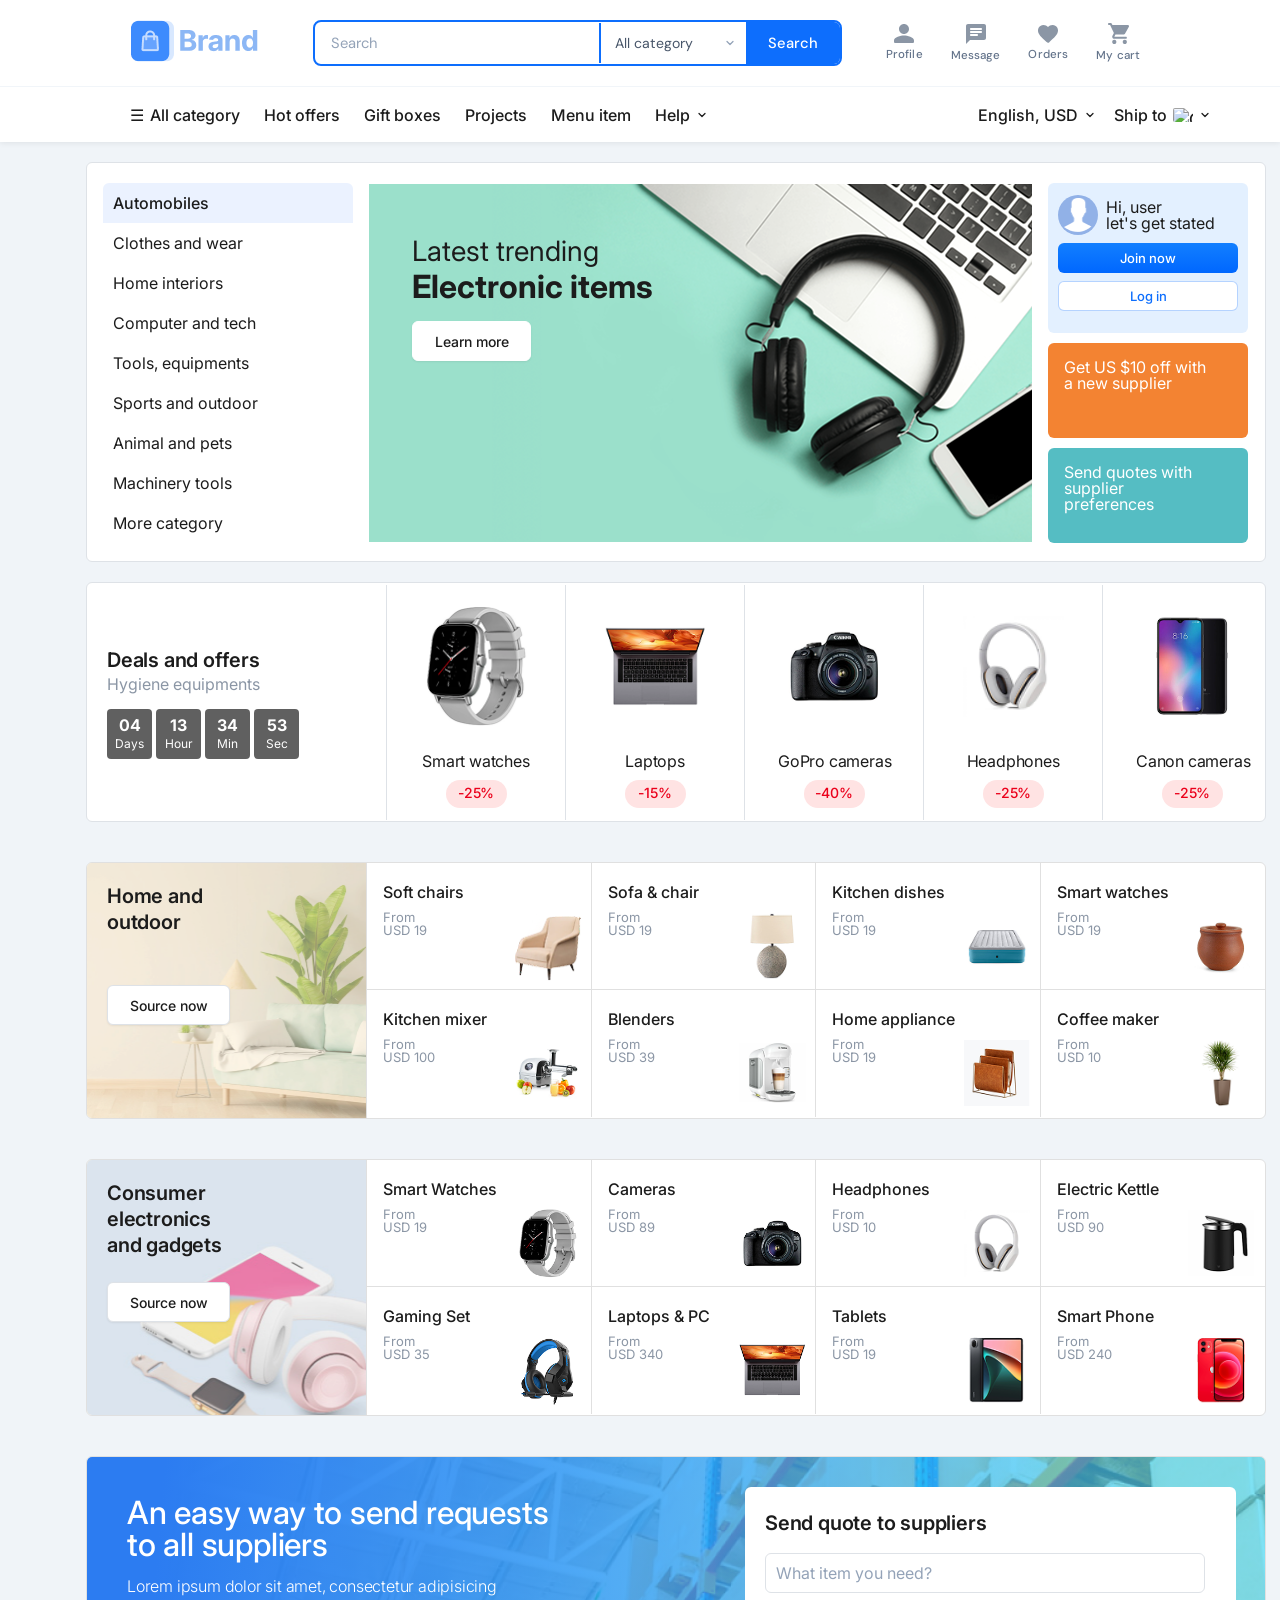
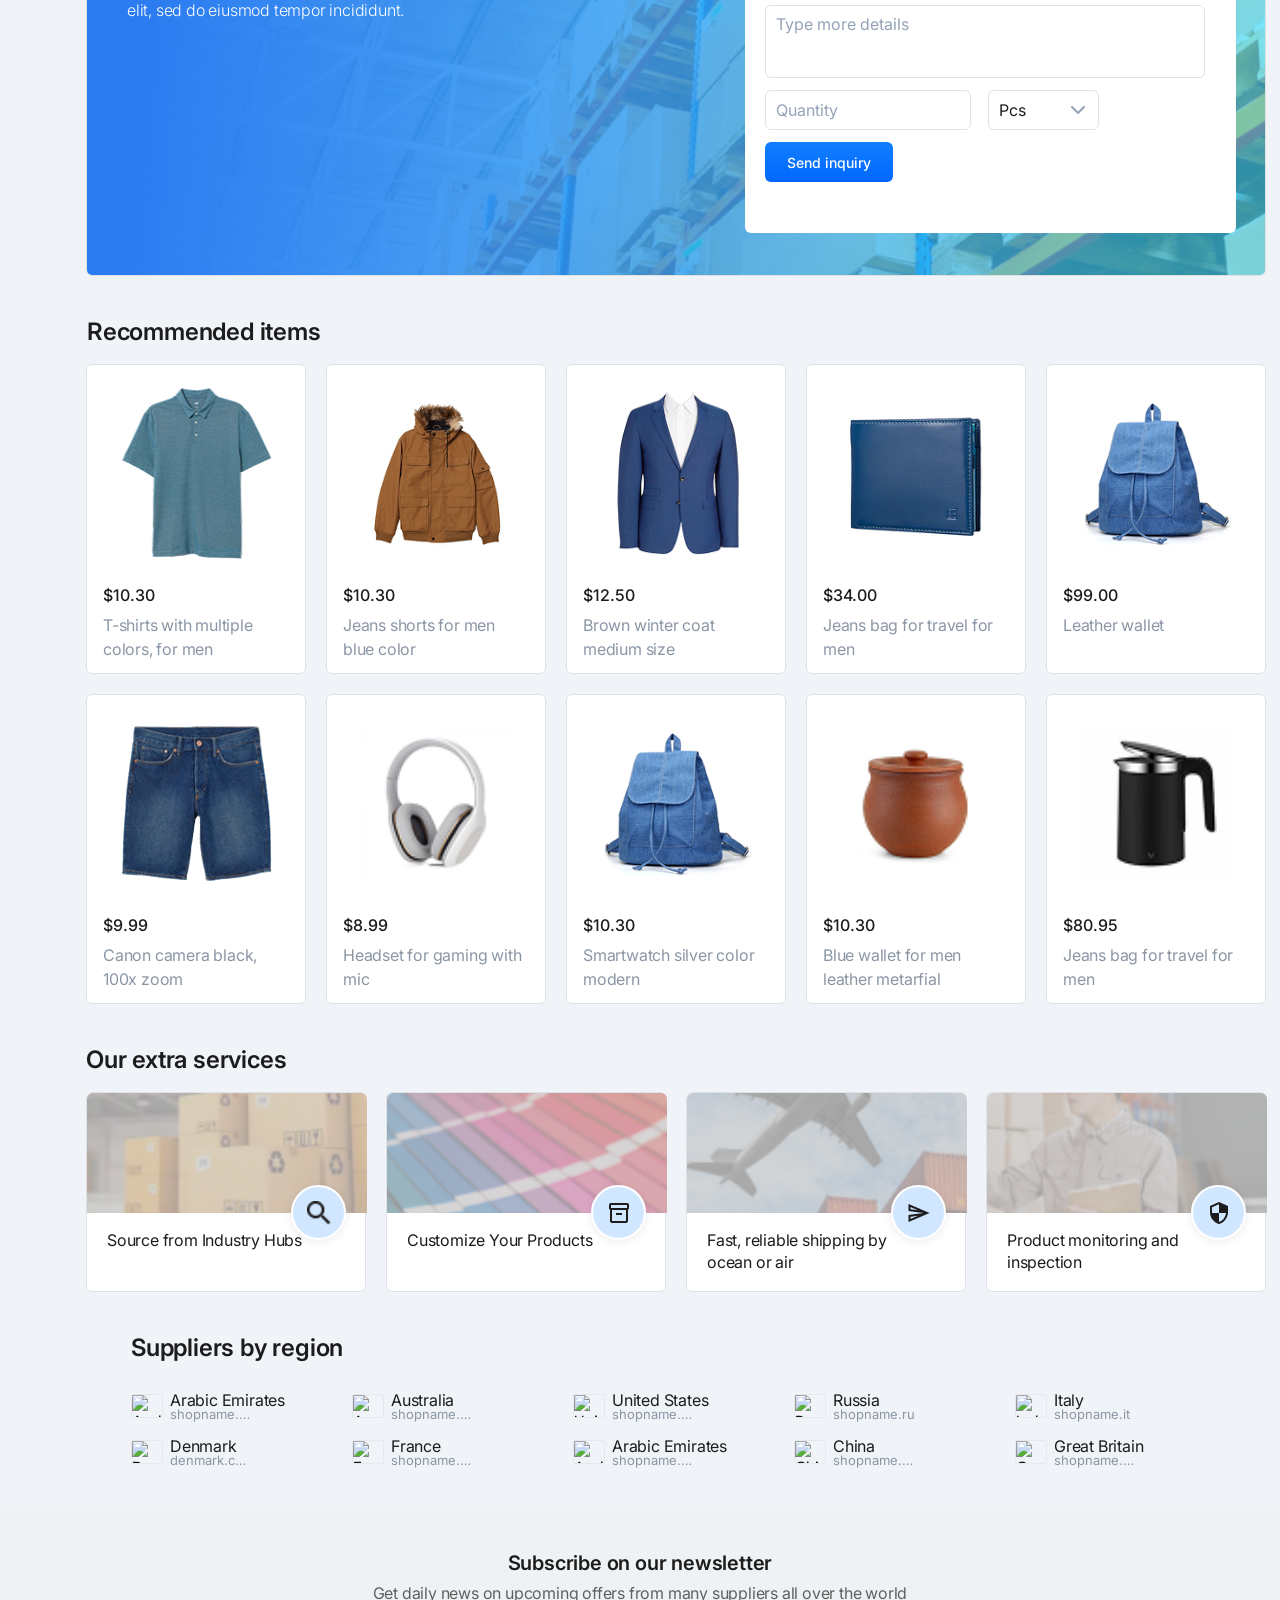
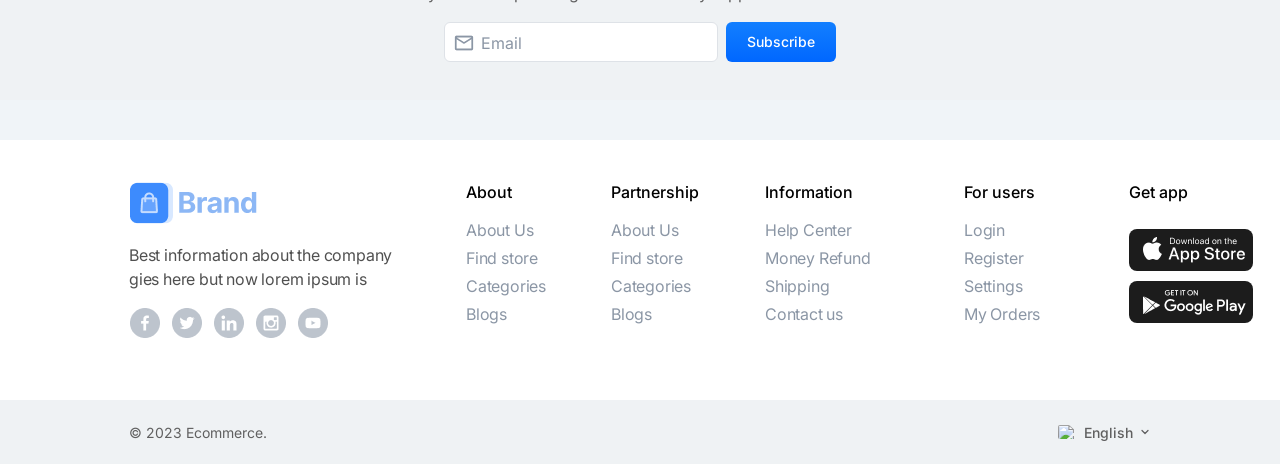
==== commit 6ea3efe1: "Adjust the layout" ====
--- a/index.html
+++ b/index.html
@@ -298,6 +298,7 @@
  
       <!-- Row 1 -->
       <div class="block-item">
+        <a href="detail.html">
         <div class="block-item-info">
           <p class="block-item-name">Soft chairs</p>
           <p class="block-item-price">From<br/>USD 19</p>
@@ -305,9 +306,11 @@
         <div class="block-item-img-wrap">
           <img src="/Assets/Images/soft_chairs.png" alt="Soft chairs"/>
         </div>
-      </div>
- 
-      <div class="block-item">
+        </a>
+      </div>
+ 
+      <div class="block-item">
+        <a href="detail.html">
         <div class="block-item-info">
           <p class="block-item-name">Sofa &amp; chair</p>
           <p class="block-item-price">From<br/>USD 19</p>
@@ -315,9 +318,11 @@
         <div class="block-item-img-wrap">
           <img src="/Assets/Images/sofa_chair.png" alt="Sofa & chair"/>
         </div>
-      </div>
- 
-      <div class="block-item">
+        </a>
+      </div>
+ 
+      <div class="block-item">
+        <a href="detail.html">
         <div class="block-item-info">
           <p class="block-item-name">Kitchen dishes</p>
           <p class="block-item-price">From<br/>USD 19</p>
@@ -325,9 +330,11 @@
         <div class="block-item-img-wrap">
           <img src="/Assets/Images/kitchen_dishes.png" alt="Kitchen dishes"/>
         </div>
-      </div>
- 
-      <div class="block-item">
+        </a>
+      </div>
+ 
+      <div class="block-item">
+        <a href="detail.html">
         <div class="block-item-info">
           <p class="block-item-name">Smart watches</p>
           <p class="block-item-price">From<br/>USD 19</p>
@@ -335,10 +342,12 @@
         <div class="block-item-img-wrap">
           <img src="/Assets/Images/smart_watches.png" alt="Smart watches"/>
         </div>
+        </a>
       </div>
  
       <!-- Row 2 -->
       <div class="block-item">
+        <a href="detail.html">
         <div class="block-item-info">
           <p class="block-item-name">Kitchen mixer</p>
           <p class="block-item-price">From<br/>USD 100</p>
@@ -346,9 +355,11 @@
         <div class="block-item-img-wrap">
           <img src="/Assets/Images/kitchen_mixer.png" alt="Kitchen mixer"/>
         </div>
-      </div>
- 
-      <div class="block-item">
+        </a>
+      </div>
+ 
+      <div class="block-item">
+        <a href="detail.html">
         <div class="block-item-info">
           <p class="block-item-name">Blenders</p>
           <p class="block-item-price">From<br/>USD 39</p>
@@ -356,9 +367,11 @@
         <div class="block-item-img-wrap">
           <img src="/Assets/Images/blender.png" alt="Blenders"/>
         </div>
-      </div>
- 
-      <div class="block-item">
+        </a>
+      </div>
+ 
+      <div class="block-item">
+        <a href="detail.html">
         <div class="block-item-info">
           <p class="block-item-name">Home appliance</p>
           <p class="block-item-price">From<br/>USD 19</p>
@@ -366,9 +379,11 @@
         <div class="block-item-img-wrap">
           <img src="/Assets/Images/rasm.png" alt="Home appliance"/>
         </div>
-      </div>
- 
-      <div class="block-item">
+        </a>
+      </div>
+ 
+      <div class="block-item">
+        <a href="detail.html">
         <div class="block-item-info">
           <p class="block-item-name">Coffee maker</p>
           <p class="block-item-price">From<br/>USD 10</p>
@@ -376,6 +391,7 @@
         <div class="block-item-img-wrap">
           <img src="/Assets/Images/coffee_maker.png" alt="Coffee maker"/>
         </div>
+        </a>
       </div>
  
     </div><!-- /block-items -->
@@ -403,6 +419,7 @@
  
       <!-- Row 1 -->
       <div class="block-item">
+        <a href="detail.html">
         <div class="block-item-info">
           <p class="block-item-name">Smart Watches</p>
           <p class="block-item-price">From<br/>USD 19</p>
@@ -410,9 +427,11 @@
         <div class="block-item-img-wrap">
           <img src="/Assets/Images/smartwatch.png" alt="smartwatch"/>
         </div>
-      </div>
- 
-      <div class="block-item">
+        </a>
+      </div>
+ 
+      <div class="block-item">
+        <a href="detail.html">
         <div class="block-item-info">
           <p class="block-item-name">Cameras</p>
           <p class="block-item-price">From<br/>USD 89</p>
@@ -420,9 +439,11 @@
         <div class="block-item-img-wrap">
           <img src="/Assets/Images/camera.png" alt="Cameras"/>
         </div>
-      </div>
- 
-      <div class="block-item">
+        </a>
+      </div>
+ 
+      <div class="block-item">
+        <a href="detail.html">
         <div class="block-item-info">
           <p class="block-item-name">Headphones</p>
           <p class="block-item-price">From<br/>USD 10</p>
@@ -430,9 +451,11 @@
         <div class="block-item-img-wrap">
           <img src="/Assets/Images/headphone.png" alt="Headphones"/>
         </div>
-      </div>
- 
-      <div class="block-item">
+        </a>
+      </div>
+ 
+      <div class="block-item">
+        <a href="detail.html">
         <div class="block-item-info">
           <p class="block-item-name">Electric Kettle</p>
           <p class="block-item-price">From<br/>USD 90</p>
@@ -440,10 +463,12 @@
         <div class="block-item-img-wrap">
           <img src="/Assets/Images/jug.png" alt="Electric Kettle"/>
         </div>
+        </a>
       </div>
  
       <!-- Row 2 -->
       <div class="block-item">
+        <a href="detail.html">
         <div class="block-item-info">
           <p class="block-item-name">Gaming Set</p>
           <p class="block-item-price">From<br/>USD 35</p>
@@ -451,9 +476,11 @@
         <div class="block-item-img-wrap">
           <img src="/Assets/Images/headset.png" alt="Gaming Set"/>
         </div>
-      </div>
- 
-      <div class="block-item">
+        </a>
+      </div>
+ 
+      <div class="block-item">
+        <a href="detail.html">
         <div class="block-item-info">
           <p class="block-item-name">Laptops & PC</p>
           <p class="block-item-price">From<br/>USD 340</p>
@@ -461,9 +488,11 @@
         <div class="block-item-img-wrap">
           <img src="/Assets/Images/laptops.png" alt="Laptops & PC"/>
         </div>
-      </div>
- 
-      <div class="block-item">
+        </a>
+      </div>
+ 
+      <div class="block-item">
+        <a href="detail.html">
         <div class="block-item-info">
           <p class="block-item-name">Tablets</p>
           <p class="block-item-price">From<br/>USD 19</p>
@@ -471,9 +500,11 @@
         <div class="block-item-img-wrap">
           <img src="/Assets/Images/smart_phone.png" alt="Tablets"/>
         </div>
-      </div>
- 
-      <div class="block-item">
+        </a>
+      </div>
+ 
+      <div class="block-item">
+        <a href="detail.html">
         <div class="block-item-info">
           <p class="block-item-name">Smart Phone</p>
           <p class="block-item-price">From<br/>USD 240</p>
@@ -481,6 +512,7 @@
         <div class="block-item-img-wrap">
           <img src="/Assets/Images/phone.png" alt="Smart Phones"/>
         </div>
+        </a>
       </div>
  
     </div><!-- /block-items -->
@@ -549,92 +581,112 @@
  
     <!-- Item 1 -->
     <div class="rec-item">
+      <a href="detail.html">
       <div class="rec-img-wrap">
         <img src="/Assets/Images/clothes/T-shirt.png" alt="T-shirts with multiple colors, for men"/>
       </div>
       <p class="rec-price">$10.30</p>
       <p class="rec-name">T-shirts with multiple colors, for men</p>
+      </a>
     </div>
  
     <!-- Item 2 -->
     <div class="rec-item">
+      <a href="detail.html">
       <div class="rec-img-wrap">
         <img src="/Assets/Images/clothes/hoody.png" alt="Jeans shorts for men blue color"/>
       </div>
       <p class="rec-price">$10.30</p>
       <p class="rec-name">Jeans shorts for men blue color</p>
+      </a>
     </div>
  
     <!-- Item 3 -->
     <div class="rec-item">
+      <a href="detail.html">
       <div class="rec-img-wrap">
         <img src="/Assets/Images/clothes/blue-coat.png" alt="Brown winter coat medium size"/>
       </div>
       <p class="rec-price">$12.50</p>
       <p class="rec-name">Brown winter coat medium size</p>
+      </a>
     </div>
  
     <!-- Item 4 -->
     <div class="rec-item">
+      <a href="detail.html">
       <div class="rec-img-wrap">
         <img src="/Assets/Images/clothes/wallet.png" alt="Jeans bag for travel for men"/>
       </div>
       <p class="rec-price">$34.00</p>
       <p class="rec-name">Jeans bag for travel for men</p>
+      </a>
     </div>
  
     <!-- Item 5 -->
     <div class="rec-item">
+      <a href="detail.html">
       <div class="rec-img-wrap">
         <img src="/Assets/Images/clothes/bag.png" alt="Leather wallet"/>
       </div>
       <p class="rec-price">$99.00</p>
       <p class="rec-name">Leather wallet</p>
+      </a>
     </div>
  
     <!-- Item 6 -->
     <div class="rec-item">
+      <a href="detail.html">
       <div class="rec-img-wrap">
         <img src="/Assets/Images/clothes/shorts.png" alt="Canon camera black, 100x zoom"/>
       </div>
       <p class="rec-price">$9.99</p>
       <p class="rec-name">Canon camera black, 100x zoom</p>
+      </a>
     </div>
  
     <!-- Item 7 -->
     <div class="rec-item">
+      <a href="detail.html">
       <div class="rec-img-wrap">
         <img src="/Assets/Images/clothes/headphone.png" alt="Headset for gaming with mic"/>
       </div>
       <p class="rec-price">$8.99</p>
       <p class="rec-name">Headset for gaming with mic</p>
+      </a>
     </div>
  
     <!-- Item 8 -->
     <div class="rec-item">
+      <a href="detail.html">
       <div class="rec-img-wrap">
         <img src="/Assets/Images/clothes/bag.png" alt="Smartwatch silver color modern"/>
       </div>
       <p class="rec-price">$10.30</p>
       <p class="rec-name">Smartwatch silver color modern</p>
+      </a>
     </div>
  
     <!-- Item 9 -->
     <div class="rec-item">
+      <a href="detail.html">
       <div class="rec-img-wrap">
         <img src="/Assets/Images/clothes/smart_watches.png" alt="Blue wallet for men leather metarfial"/>
       </div>
       <p class="rec-price">$10.30</p>
       <p class="rec-name">Blue wallet for men leather metarfial</p>
+      </a>
     </div>
  
     <!-- Item 10 -->
     <div class="rec-item">
+      <a href="detail.html">
       <div class="rec-img-wrap">
         <img src="/Assets/Images/clothes/jug.png" alt="Jeans bag for travel for men"/>
       </div>
       <p class="rec-price">$80.95</p>
       <p class="rec-name">Jeans bag for travel for men</p>
+      </a>
     </div>
  
   </div><!-- /recommend-grid -->
